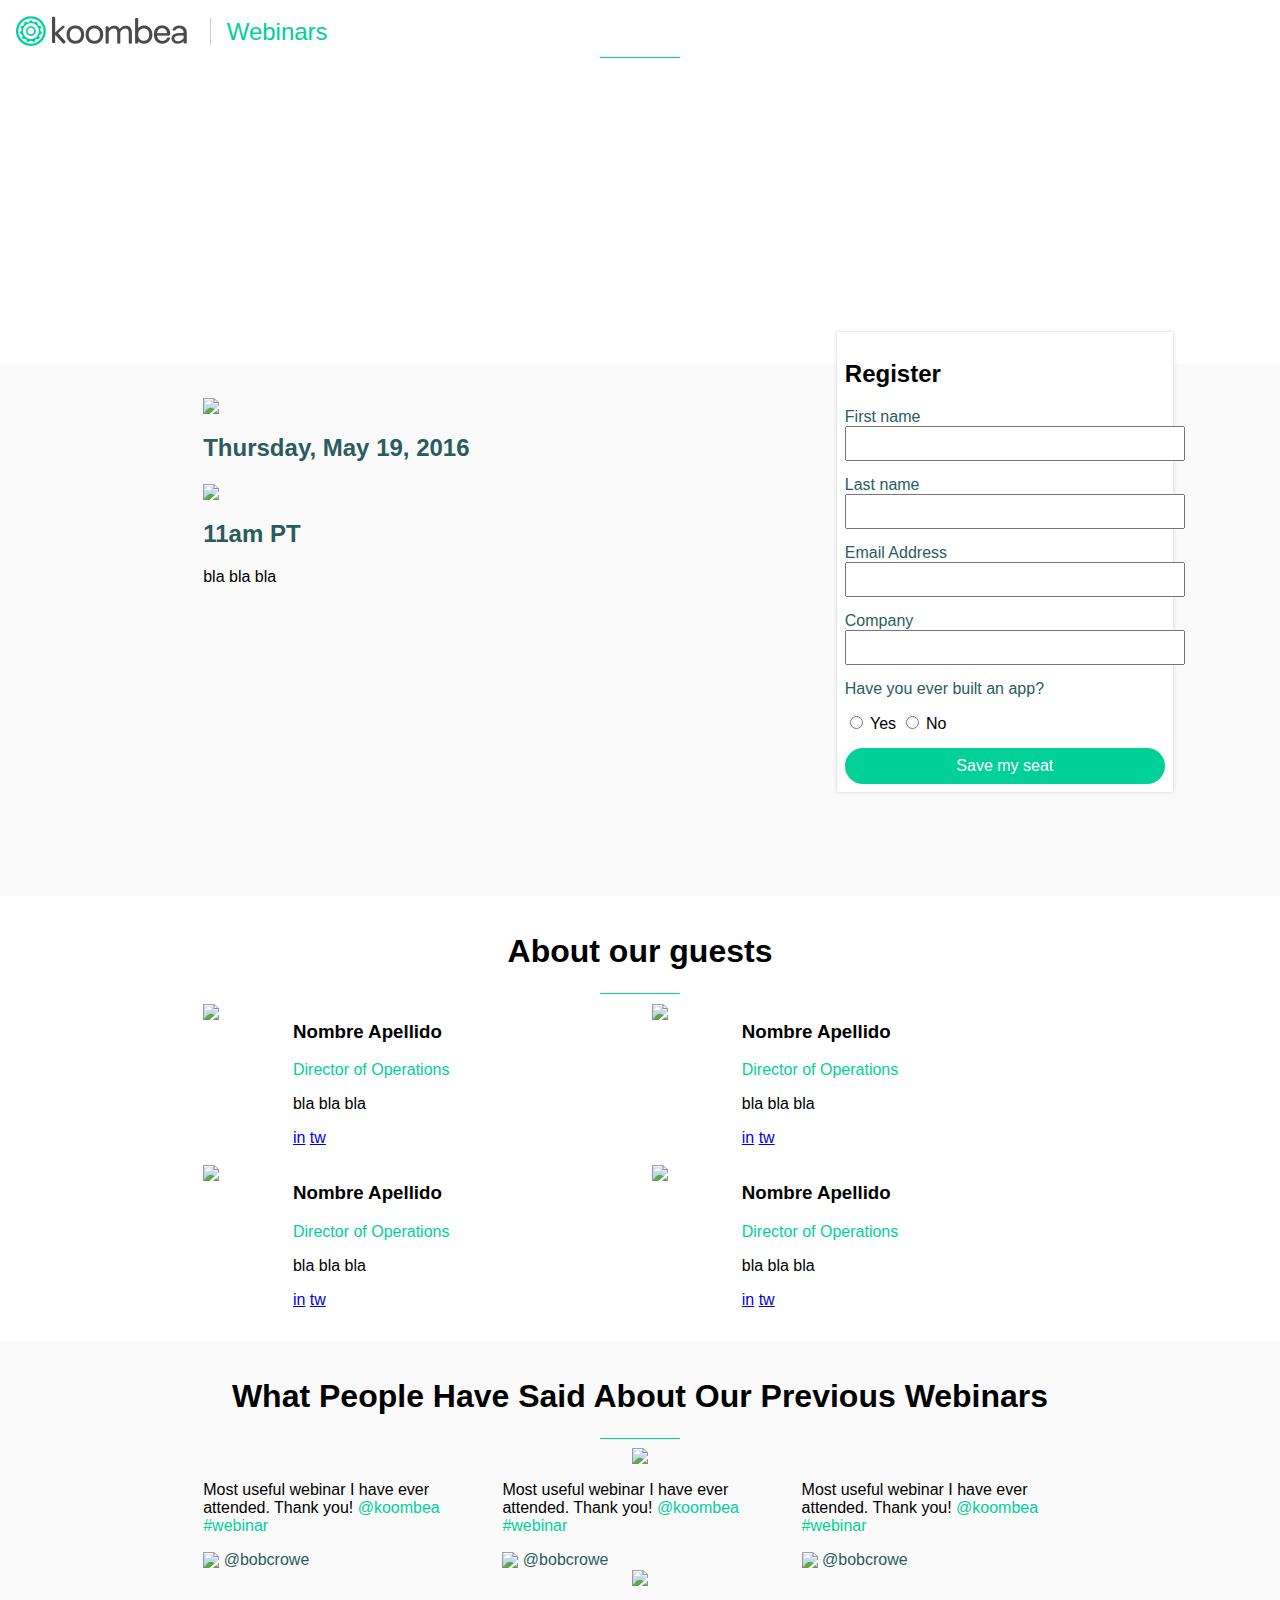
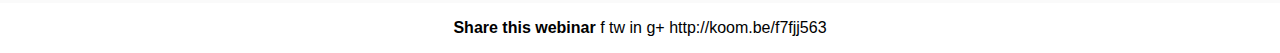
==== index.html @ 744271d0 "adding some styles" ====
<!DOCTYPE html>
<html>
  <head>
    <meta charset="utf-8">
    <title>Koombea webinars</title>
    <link href="css/csswizardry.css" rel="stylesheet">
    <link href="css/common.css" rel="stylesheet">
    <link href="css/header.css" rel="stylesheet">
    <link href="css/main.css" rel="stylesheet">
    <link href="css/footer.css" rel="stylesheet">
  </head>
  <body>
    <div class="main">
      <div class="content">
        <header class="main__header clearfix">
          <div class="pull-left">
            <img src="img/koombea.png" class="logo"/>
            <div class="vertical-separator"></div>
            <div class="primarytext inline">Webinars</div>
          </div>
          <div class="share-btn pull-right">
            <span>.-.</span>
            Share
            <span>y</span>
          </div>
        </header>
        <section class="intro">
          <div class="centerdiv">
            <div class="line-separator"></div>
            <h1>How agile can save development costs</h1>
            <p class="">
              bla bla bla bla
            </p>
          </div>
        </section>
        <section class="description even pad1">
          <h1 class="hidden">Webinar description</h1>
          <div class="centerdiv pos-r">
            <div class="grid align-left">
              <div class="description__main align-left grid__item one-half">
                <p>
                  <img src="img/cal.png"/>
                  <h2 class="field-title">Thursday, May 19, 2016</h2>
                </p>
                <p>
                  <img src="img/clock.png"/>
                  <h2 class="field-title">11am PT</h2>
                </p>
                <p>
                  bla bla bla
                </p>
              </div>
            </div>
            <div class="register align-left">
              <form action="index.html" method="post">
                <h2>Register</h2>
                <div class="m-t-s">
                  <label class="field-title">First name</label>
                  <input type="text" name="firstname" value="" class="full-width">
                </div>
                <div class="m-t-s">
                  <label class="field-title">Last name</label>
                  <input type="text" name="lastname" value="" class="full-width">
                </div>
                <div class="m-t-s">
                  <label class="field-title">Email Address</label>
                  <input type="text" name="email" value="" class="full-width">
                </div>
                <div class="m-t-s">
                  <label class="field-title">Company</label>
                  <input type="text" name="company" value="" class="full-width">
                </div>
                <div class="m-t-s">
                  <label class="field-title">Have you ever built an app?</label>
                </div>
                <div class="m-t-s">
                  <input type="radio" id="appyes" name="appbuilt">
                  <label for="appyes">Yes</label>
                  <input type="radio" id="appno" name="appbuilt">
                  <label for="appno">No</label>
                </div>
                <button type="button" class="btn btn-primary full-width m-t-s">Save my seat</button>
              </form>
            </div>
          </div>
        </section>
        <section class="about-guests pad1">
          <div class="centerdiv">
            <h1>About our guests</h1>
            <div class="line-separator"></div>
            <div class="grid align-left">
              <div class="grid__item one-half">
                <div class="grid">
                  <div class="grid__item one-fifth">
                    <img src="img/guest1.png" class="img-circle"/>
                  </div><!--
                  --><div class="grid__item four-fifths">
                    <p>
                      <h3>Nombre Apellido</h3>
                      <span class="primarytext">Director of Operations</span>
                    </p>
                    <p>
                      bla bla bla
                    </p>
                    <p>
                      <a href="#">in</a>
                      <a href="#">tw</a>
                    </p>
                  </div>
                </div>
              </div><!--
              --><div class="grid__item one-half">
                <div class="grid">
                  <div class="grid__item one-fifth">
                    <img src="img/guest1.png" class="img-circle"/>
                  </div><!--
                  --><div class="grid__item four-fifths">
                    <p>
                      <h3>Nombre Apellido</h3>
                      <span class="primarytext">Director of Operations</span>
                    </p>
                    <p>
                      bla bla bla
                    </p>
                    <p>
                      <a href="#">in</a>
                      <a href="#">tw</a>
                    </p>
                  </div>
                </div>
              </div>
            </div>
            <div class="grid align-left">
              <div class="grid__item one-half">
                <div class="grid">
                  <div class="grid__item one-fifth">
                    <img src="img/guest1.png" class="img-circle"/>
                  </div><!--
                  --><div class="grid__item four-fifths">
                    <p>
                      <h3>Nombre Apellido</h3>
                      <span class="primarytext">Director of Operations</span>
                    </p>
                    <p>
                      bla bla bla
                    </p>
                    <p>
                      <a href="#">in</a>
                      <a href="#">tw</a>
                    </p>
                  </div>
                </div>
              </div><!--
              --><div class="grid__item one-half">
                <div class="grid">
                  <div class="grid__item one-fifth">
                    <img src="img/guest1.png" class="img-circle"/>
                  </div><!--
                  --><div class="grid__item four-fifths">
                    <p>
                      <h3>Nombre Apellido</h3>
                      <span class="primarytext">Director of Operations</span>
                    </p>
                    <p>
                      bla bla bla
                    </p>
                    <p>
                      <a href="#">in</a>
                      <a href="#">tw</a>
                    </p>
                  </div>
                </div>
              </div>
            </div>
          </div>
        </section>
        <section class="about-webinars even pad1">
          <div class="centerdiv">
            <h1>What People Have Said About Our Previous Webinars</h1>
            <div class="line-separator"></div>
            <img src="img/quotes-up.png"/>
            <div class="grid align-left">
              <div class="grid__item one-third">
                <p>
                  Most useful webinar I have ever attended. Thank you! <span class="primarytext">@koombea #webinar</span>
                </p>
                <div class="">
                  <img src="img/user.png" class="img-circle"/>
                  <span class="field-title">@bobcrowe</span>
                </div>
              </div><!--
              --><div class="grid__item one-third">
                <p>
                  Most useful webinar I have ever attended. Thank you! <span class="primarytext">@koombea #webinar</span>
                </p>
                <div class="">
                  <img src="img/user.png" class="img-circle"/>
                  <span class="field-title">@bobcrowe</span>
                </div>
              </div><!--
              --><div class="grid__item one-third">
                <p>
                  Most useful webinar I have ever attended. Thank you! <span class="primarytext">@koombea #webinar</span>
                </p>
                <div class="">
                  <img src="img/user.png" class="img-circle"/>
                  <span class="field-title">@bobcrowe</span>
                </div>
              </div>
            </div>
            <img src="img/quotes-down.png"/>
          </div>
        </section>
        <section class="share pad1">
          <div class="share__main">
            <div class="centerdiv">
              <b>Share this webinar</b>
              <span>f</span>
              <span>tw</span>
              <span>in</span>
              <span>g+</span>
              <span>http://koom.be/f7fjj563</span>
            </div>
          </div>
        </section>
      </div>
    </div>
  </body>
</html>
---- css/csswizardry.css ----
@charset "UTF-8";
/*------------------------------------*\
    $CSSWIZARDRY-GRIDS
\*------------------------------------*/
/**
 * CONTENTS
 * INTRODUCTION.........How the grid system works.
 * VARIABLES............Your settings.
 * MIXINS...............Library mixins.
 * GRID SETUP...........Build the grid structure.
 * WIDTHS...............Build our responsive widths around our breakpoints.
 * PUSH.................Push classes.
 * PULL.................Pull classes.
 */
/*------------------------------------*\
    $INTRODUCTION
\*------------------------------------*/
/**
 * csswizardry grids provides you with widths to suit a number of breakpoints
 * designed around devices of a size you specify. Out of the box, csswizardry
 * grids caters to the following types of device:
 *
 * palm     --  palm-based devices, like phones and small tablets
 * lap      --  lap-based devices, like iPads or laptops
 * portable --  all of the above
 * desk     --  stationary devices, like desktop computers
 * regular  --  any/all types of device
 *
 * These namespaces are then used in the library to give you the ability to
 * manipulate your layouts based around them, for example:
 *
   <div class="grid__item  one-whole  lap--one-half  desk--one-third">
 *
 * This would give you a grid item which is 100% width unless it is on a lap
 * device, at which point it become 50% wide, or it is on a desktop device, at
 * which point it becomes 33.333% width.
 *
 * csswizardry grids also has push and pull classes which allow you to nudge
 * grid items left and right by a defined amount. These follow the same naming
 * convention as above, but are prepended by either `push--` or `pull--`, for
 * example:
 *
   `class="grid__item  one-half  push--one-half"`
 *
 * This would give you a grid item which is 50% width and pushed over to the
 * right by 50%.
 *
 * All classes in csswizardry grids follow this patten, so you should fairly
 * quickly be able to piece together any combinations you can imagine, for
 * example:
 *
   `class="grid__item  one-whole  lap--one-half  desk--one-third  push--desk--one-third"`
 *
   `class="grid__item  one-quarter  palm--one-half  push--palm--one-half"`
 *
   `class="grid__item  palm--one-third  desk--five-twelfths"`
 */
/*------------------------------------*\
    $VARIABLES
\*------------------------------------*/
/**
 * If you are building a non-responsive site but would still like to use
 * csswizardry-grids, set this to ‘false’:
 */
/**
 * Is this build mobile first? Setting to ‘true’ means that all grids will be
 * 100% width if you do not apply a more specific class to them.
 */
/**
 * Set the spacing between your grid items.
 */
/**
 * Would you like Sass’ silent classes, or regular CSS classes?
 */
/**
 * Would you like push and pull classes enabled?
 */
/**
 * Using `inline-block` means that the grid items need their whitespace removing
 * in order for them to work correctly. Set the following to true if you are
 * going to achieve this by manually removing/commenting out any whitespace in
 * your HTML yourself.
 *
 * Setting this to false invokes a hack which cannot always be guaranteed,
 * please see the following for more detail:
 *
 * github.com/csswizardry/csswizardry-grids/commit/744d4b23c9d2b77d605b5991e54a397df72e0688
 * github.com/csswizardry/inuit.css/issues/170#issuecomment-14859371
 */
/**
 * Define your breakpoints. The first value is the prefix that shall be used for
 * your classes (e.g. `.palm--one-half`), the second value is the media query
 * that the breakpoint fires at.
 */
/**
 * Define which namespaced breakpoints you would like to generate for each of
 * widths, push and pull. This is handy if you only need pull on, say, desk, or
 * you only need a new width breakpoint at mobile sizes. It allows you to only
 * compile as much CSS as you need. All are turned on by default, but you can
 * add and remove breakpoints at will.
 *
 * Push and pull shall only be used if `$push` and/or `$pull` and `$responsive`
 * have been set to ‘true’.
 */
/**
 * You do not need to edit anything from this line onward; csswizardry-grids is
 * good to go. Happy griddin’!
 */
/*------------------------------------*\
    $MIXINS
\*------------------------------------*/
/**
 * These mixins are for the library to use only, you should not need to modify
 * them at all.
 *
 * Enclose a block of code with a media query as named in `$breakpoints`.
 */
/**
 * Drop relative positioning into silent classes which can’t take advantage of
 * the `[class*="push--"]` and `[class*="pull--"]` selectors.
 */
/*------------------------------------*\
    $GRID SETUP
\*------------------------------------*/
/**
 * 1. Allow the grid system to be used on lists.
 * 2. Remove any margins and paddings that might affect the grid system.
 * 3. Apply a negative `margin-left` to negate the columns’ gutters.
 */
.grid {
  list-style: none;
  /* [1] */
  margin: 0;
  /* [2] */
  padding: 0;
  /* [2] */
  margin-left: -24px;
  /* [3] */
}

/**
 * 1. Cause columns to stack side-by-side.
 * 2. Space columns apart.
 * 3. Align columns to the tops of each other.
 * 4. Full-width unless told to behave otherwise.
 * 5. Required to combine fluid widths and fixed gutters.
 */
.grid__item {
  display: inline-block;
  /* [1] */
  padding-left: 24px;
  /* [2] */
  vertical-align: top;
  /* [3] */
  width: 100%;
  /* [4] */
  -webkit-box-sizing: border-box;
  /* [5] */
  -moz-box-sizing: border-box;
  /* [5] */
  box-sizing: border-box;
  /* [5] */
}

/**
 * Reversed grids allow you to structure your source in the opposite order to
 * how your rendered layout will appear. Extends `.grid`.
 */
.grid--rev {
  direction: rtl;
  text-align: left;
}
.grid--rev > .grid__item {
  direction: ltr;
  text-align: left;
}

/**
 * Gutterless grids have all the properties of regular grids, minus any spacing.
 * Extends `.grid`.
 */
.grid--full {
  margin-left: 0;
}
.grid--full > .grid__item {
  padding-left: 0;
}

/**
 * Align the entire grid to the right. Extends `.grid`.
 */
.grid--right {
  text-align: right;
}
.grid--right > .grid__item {
  text-align: left;
}

/**
 * Centered grids align grid items centrally without needing to use push or pull
 * classes. Extends `.grid`.
 */
.grid--center {
  text-align: center;
}
.grid--center > .grid__item {
  text-align: left;
}

/**
 * Align grid cells vertically (`.grid--middle` or `.grid--bottom`). Extends
 * `.grid`.
 */
.grid--middle > .grid__item {
  vertical-align: middle;
}

.grid--bottom > .grid__item {
  vertical-align: bottom;
}

/**
 * Create grids with narrower gutters. Extends `.grid`.
 */
.grid--narrow {
  margin-left: -12px;
}
.grid--narrow > .grid__item {
  padding-left: 12px;
}

/**
 * Create grids with wider gutters. Extends `.grid`.
 */
.grid--wide {
  margin-left: -48px;
}
.grid--wide > .grid__item {
  padding-left: 48px;
}

/*------------------------------------*\
    $WIDTHS
\*------------------------------------*/
/**
 * Create our width classes, prefixed by the specified namespace.
 */
/**
 * Our regular, non-responsive width classes.
 */
/**
 * Whole
 */
.one-whole {
  width: 100%;
}

/**
 * Halves
 */
.one-half, .two-quarters, .three-sixths, .four-eighths, .five-tenths, .six-twelfths {
  width: 50%;
}

/**
 * Thirds
 */
.one-third, .two-sixths, .four-twelfths {
  width: 33.333%;
}

.two-thirds, .four-sixths, .eight-twelfths {
  width: 66.666%;
}

/**
 * Quarters
 */
.one-quarter, .two-eighths, .three-twelfths {
  width: 25%;
}

.three-quarters, .six-eighths, .nine-twelfths {
  width: 75%;
}

/**
 * Fifths
 */
.one-fifth, .two-tenths {
  width: 20%;
}

.two-fifths, .four-tenths {
  width: 40%;
}

.three-fifths, .six-tenths {
  width: 60%;
}

.four-fifths, .eight-tenths {
  width: 80%;
}

/**
 * Sixths
 */
.one-sixth, .two-twelfths {
  width: 16.666%;
}

.five-sixths, .ten-twelfths {
  width: 83.333%;
}

/**
 * Eighths
 */
.one-eighth {
  width: 12.5%;
}

.three-eighths {
  width: 37.5%;
}

.five-eighths {
  width: 62.5%;
}

.seven-eighths {
  width: 87.5%;
}

/**
 * Tenths
 */
.one-tenth {
  width: 10%;
}

.three-tenths {
  width: 30%;
}

.seven-tenths {
  width: 70%;
}

.nine-tenths {
  width: 90%;
}

/**
 * Twelfths
 */
.one-twelfth {
  width: 8.333%;
}

.five-twelfths {
  width: 41.666%;
}

.seven-twelfths {
  width: 58.333%;
}

.eleven-twelfths {
  width: 91.666%;
}

/**
 * Our responsive classes, if we have enabled them.
 */
@media only screen and (max-width: 480px) {
  /**
   * Whole
   */
  .palm--one-whole {
    width: 100%;
  }

  /**
   * Halves
   */
  .palm--one-half, .palm--two-quarters, .palm--three-sixths, .palm--four-eighths, .palm--five-tenths, .palm--six-twelfths {
    width: 50%;
  }

  /**
   * Thirds
   */
  .palm--one-third, .palm--two-sixths, .palm--four-twelfths {
    width: 33.333%;
  }

  .palm--two-thirds, .palm--four-sixths, .palm--eight-twelfths {
    width: 66.666%;
  }

  /**
   * Quarters
   */
  .palm--one-quarter, .palm--two-eighths, .palm--three-twelfths {
    width: 25%;
  }

  .palm--three-quarters, .palm--six-eighths, .palm--nine-twelfths {
    width: 75%;
  }

  /**
   * Fifths
   */
  .palm--one-fifth, .palm--two-tenths {
    width: 20%;
  }

  .palm--two-fifths, .palm--four-tenths {
    width: 40%;
  }

  .palm--three-fifths, .palm--six-tenths {
    width: 60%;
  }

  .palm--four-fifths, .palm--eight-tenths {
    width: 80%;
  }

  /**
   * Sixths
   */
  .palm--one-sixth, .palm--two-twelfths {
    width: 16.666%;
  }

  .palm--five-sixths, .palm--ten-twelfths {
    width: 83.333%;
  }

  /**
   * Eighths
   */
  .palm--one-eighth {
    width: 12.5%;
  }

  .palm--three-eighths {
    width: 37.5%;
  }

  .palm--five-eighths {
    width: 62.5%;
  }

  .palm--seven-eighths {
    width: 87.5%;
  }

  /**
   * Tenths
   */
  .palm--one-tenth {
    width: 10%;
  }

  .palm--three-tenths {
    width: 30%;
  }

  .palm--seven-tenths {
    width: 70%;
  }

  .palm--nine-tenths {
    width: 90%;
  }

  /**
   * Twelfths
   */
  .palm--one-twelfth {
    width: 8.333%;
  }

  .palm--five-twelfths {
    width: 41.666%;
  }

  .palm--seven-twelfths {
    width: 58.333%;
  }

  .palm--eleven-twelfths {
    width: 91.666%;
  }
}
@media only screen and (min-width: 481px) and (max-width: 1023px) {
  /**
   * Whole
   */
  .lap--one-whole {
    width: 100%;
  }

  /**
   * Halves
   */
  .lap--one-half, .lap--two-quarters, .lap--three-sixths, .lap--four-eighths, .lap--five-tenths, .lap--six-twelfths {
    width: 50%;
  }

  /**
   * Thirds
   */
  .lap--one-third, .lap--two-sixths, .lap--four-twelfths {
    width: 33.333%;
  }

  .lap--two-thirds, .lap--four-sixths, .lap--eight-twelfths {
    width: 66.666%;
  }

  /**
   * Quarters
   */
  .lap--one-quarter, .lap--two-eighths, .lap--three-twelfths {
    width: 25%;
  }

  .lap--three-quarters, .lap--six-eighths, .lap--nine-twelfths {
    width: 75%;
  }

  /**
   * Fifths
   */
  .lap--one-fifth, .lap--two-tenths {
    width: 20%;
  }

  .lap--two-fifths, .lap--four-tenths {
    width: 40%;
  }

  .lap--three-fifths, .lap--six-tenths {
    width: 60%;
  }

  .lap--four-fifths, .lap--eight-tenths {
    width: 80%;
  }

  /**
   * Sixths
   */
  .lap--one-sixth, .lap--two-twelfths {
    width: 16.666%;
  }

  .lap--five-sixths, .lap--ten-twelfths {
    width: 83.333%;
  }

  /**
   * Eighths
   */
  .lap--one-eighth {
    width: 12.5%;
  }

  .lap--three-eighths {
    width: 37.5%;
  }

  .lap--five-eighths {
    width: 62.5%;
  }

  .lap--seven-eighths {
    width: 87.5%;
  }

  /**
   * Tenths
   */
  .lap--one-tenth {
    width: 10%;
  }

  .lap--three-tenths {
    width: 30%;
  }

  .lap--seven-tenths {
    width: 70%;
  }

  .lap--nine-tenths {
    width: 90%;
  }

  /**
   * Twelfths
   */
  .lap--one-twelfth {
    width: 8.333%;
  }

  .lap--five-twelfths {
    width: 41.666%;
  }

  .lap--seven-twelfths {
    width: 58.333%;
  }

  .lap--eleven-twelfths {
    width: 91.666%;
  }
}
@media only screen and (max-width: 1023px) {
  /**
   * Whole
   */
  .portable--one-whole {
    width: 100%;
  }

  /**
   * Halves
   */
  .portable--one-half, .portable--two-quarters, .portable--three-sixths, .portable--four-eighths, .portable--five-tenths, .portable--six-twelfths {
    width: 50%;
  }

  /**
   * Thirds
   */
  .portable--one-third, .portable--two-sixths, .portable--four-twelfths {
    width: 33.333%;
  }

  .portable--two-thirds, .portable--four-sixths, .portable--eight-twelfths {
    width: 66.666%;
  }

  /**
   * Quarters
   */
  .portable--one-quarter, .portable--two-eighths, .portable--three-twelfths {
    width: 25%;
  }

  .portable--three-quarters, .portable--six-eighths, .portable--nine-twelfths {
    width: 75%;
  }

  /**
   * Fifths
   */
  .portable--one-fifth, .portable--two-tenths {
    width: 20%;
  }

  .portable--two-fifths, .portable--four-tenths {
    width: 40%;
  }

  .portable--three-fifths, .portable--six-tenths {
    width: 60%;
  }

  .portable--four-fifths, .portable--eight-tenths {
    width: 80%;
  }

  /**
   * Sixths
   */
  .portable--one-sixth, .portable--two-twelfths {
    width: 16.666%;
  }

  .portable--five-sixths, .portable--ten-twelfths {
    width: 83.333%;
  }

  /**
   * Eighths
   */
  .portable--one-eighth {
    width: 12.5%;
  }

  .portable--three-eighths {
    width: 37.5%;
  }

  .portable--five-eighths {
    width: 62.5%;
  }

  .portable--seven-eighths {
    width: 87.5%;
  }

  /**
   * Tenths
   */
  .portable--one-tenth {
    width: 10%;
  }

  .portable--three-tenths {
    width: 30%;
  }

  .portable--seven-tenths {
    width: 70%;
  }

  .portable--nine-tenths {
    width: 90%;
  }

  /**
   * Twelfths
   */
  .portable--one-twelfth {
    width: 8.333%;
  }

  .portable--five-twelfths {
    width: 41.666%;
  }

  .portable--seven-twelfths {
    width: 58.333%;
  }

  .portable--eleven-twelfths {
    width: 91.666%;
  }
}
@media only screen and (min-width: 1024px) {
  /**
   * Whole
   */
  .desk--one-whole {
    width: 100%;
  }

  /**
   * Halves
   */
  .desk--one-half, .desk--two-quarters, .desk--three-sixths, .desk--four-eighths, .desk--five-tenths, .desk--six-twelfths {
    width: 50%;
  }

  /**
   * Thirds
   */
  .desk--one-third, .desk--two-sixths, .desk--four-twelfths {
    width: 33.333%;
  }

  .desk--two-thirds, .desk--four-sixths, .desk--eight-twelfths {
    width: 66.666%;
  }

  /**
   * Quarters
   */
  .desk--one-quarter, .desk--two-eighths, .desk--three-twelfths {
    width: 25%;
  }

  .desk--three-quarters, .desk--six-eighths, .desk--nine-twelfths {
    width: 75%;
  }

  /**
   * Fifths
   */
  .desk--one-fifth, .desk--two-tenths {
    width: 20%;
  }

  .desk--two-fifths, .desk--four-tenths {
    width: 40%;
  }

  .desk--three-fifths, .desk--six-tenths {
    width: 60%;
  }

  .desk--four-fifths, .desk--eight-tenths {
    width: 80%;
  }

  /**
   * Sixths
   */
  .desk--one-sixth, .desk--two-twelfths {
    width: 16.666%;
  }

  .desk--five-sixths, .desk--ten-twelfths {
    width: 83.333%;
  }

  /**
   * Eighths
   */
  .desk--one-eighth {
    width: 12.5%;
  }

  .desk--three-eighths {
    width: 37.5%;
  }

  .desk--five-eighths {
    width: 62.5%;
  }

  .desk--seven-eighths {
    width: 87.5%;
  }

  /**
   * Tenths
   */
  .desk--one-tenth {
    width: 10%;
  }

  .desk--three-tenths {
    width: 30%;
  }

  .desk--seven-tenths {
    width: 70%;
  }

  .desk--nine-tenths {
    width: 90%;
  }

  /**
   * Twelfths
   */
  .desk--one-twelfth {
    width: 8.333%;
  }

  .desk--five-twelfths {
    width: 41.666%;
  }

  .desk--seven-twelfths {
    width: 58.333%;
  }

  .desk--eleven-twelfths {
    width: 91.666%;
  }
}
/*------------------------------------*\
    $PUSH
\*------------------------------------*/
/**
 * Push classes, to move grid items over to the right by certain amounts.
 */
/*------------------------------------*\
    $PULL
\*------------------------------------*/
/**
 * Pull classes, to move grid items back to the left by certain amounts.
 */

/*# sourceMappingURL=csswizardry.css.map */
---- css/common.css ----
/* Estilos aplicables en varios lugares */
.p-l-s{padding-left: 15px;}
.p-r-s{padding-right: 15px;}
.p-t-s{padding-top: 15px;}
.p-b-s{padding-bottom: 15px;}
.m-t-s{margin-top: 15px;}
.m-b-s{margin-bottom: 15px;}
.p-l-m{padding-left: 30px;}
.p-r-m{padding-right: 30px;}
.p-t-m{padding-top: 30px;}
.p-b-m{padding-bottom: 30px;}
.m-t-m{margin-top: 30px;}
.m-b-m{margin-bottom: 30px;}
.pos-r{position: relative;}
.pos-a{position: absolute;}
.pad1{padding: 1rem;}
.full-width{width: 100%;}
.flex{display: flex;}
.flex-column{
  display: flex;
  flex-direction: column;
}
.align-left{text-align: left;}
.align-right{text-align: right;}
.align-center{text-align: center;}
.inline{display: inline;}
.hidden{display: none;}
.field-title{color: #2A5C5E;}
.primarytext{color: #01D099;}
.pull-left{float: left;}
.pull-right{float: right;}
.clearfix{clear: both;}
.line-separator{
  border-bottom: 1px solid #01D099;
  height:1px;
  margin: 0.5rem auto;
  width: 80px;
}
.vertical-separator{
  border-left:1px solid #CDCDCD;
  display: inline;
  margin: 0 1rem;
}
.centerdiv{
  padding: 0 6rem;
  text-align: center;
  margin: 0 auto;
  width: 70%;
}
.btn{
  border: 1px solid transparent;
  border-radius: 1.5rem;
  cursor: pointer;
  font-size: 1rem;
  padding: 0.5rem;
}
.btn-primary{
  background-color: #01D099;
  color: #FFFFFF;
}
---- css/header.css ----
.main__header{
  /*background: rgba(0,0,0,.5);*/
  color: #FFFFFF;
  font-size: 1.5rem;
  padding: 1rem;
}
.logo{vertical-align: bottom;}
---- css/main.css ----
*{font-family: 'Helvetica Neue',Helvetica,sans-serif;}
html,body {
   margin:0;
   padding:0;
}
body{font-size: 16px;}
img{
  display: inline-block;
  vertical-align: middle;
}
.even{background-color: #FAFAFA;}
.intro{
  background-image: url(img/bg-intro.png);
  /*background-color: rgba(0,0,0,.5);*/
  min-height: 300px;
  color: #FFFFFF;
  padding: 1rem;
}
.description{
  min-height: 500px;
}
.register{
  background-color: #FFFFFF;
  box-shadow: 0 0 0.25rem #CFCFCF;
  padding: 0.5rem;
  position: absolute;
  right: 0;
  top: -3rem;
  width: 20rem;
}
.register input{
  padding: 0.5rem;
}
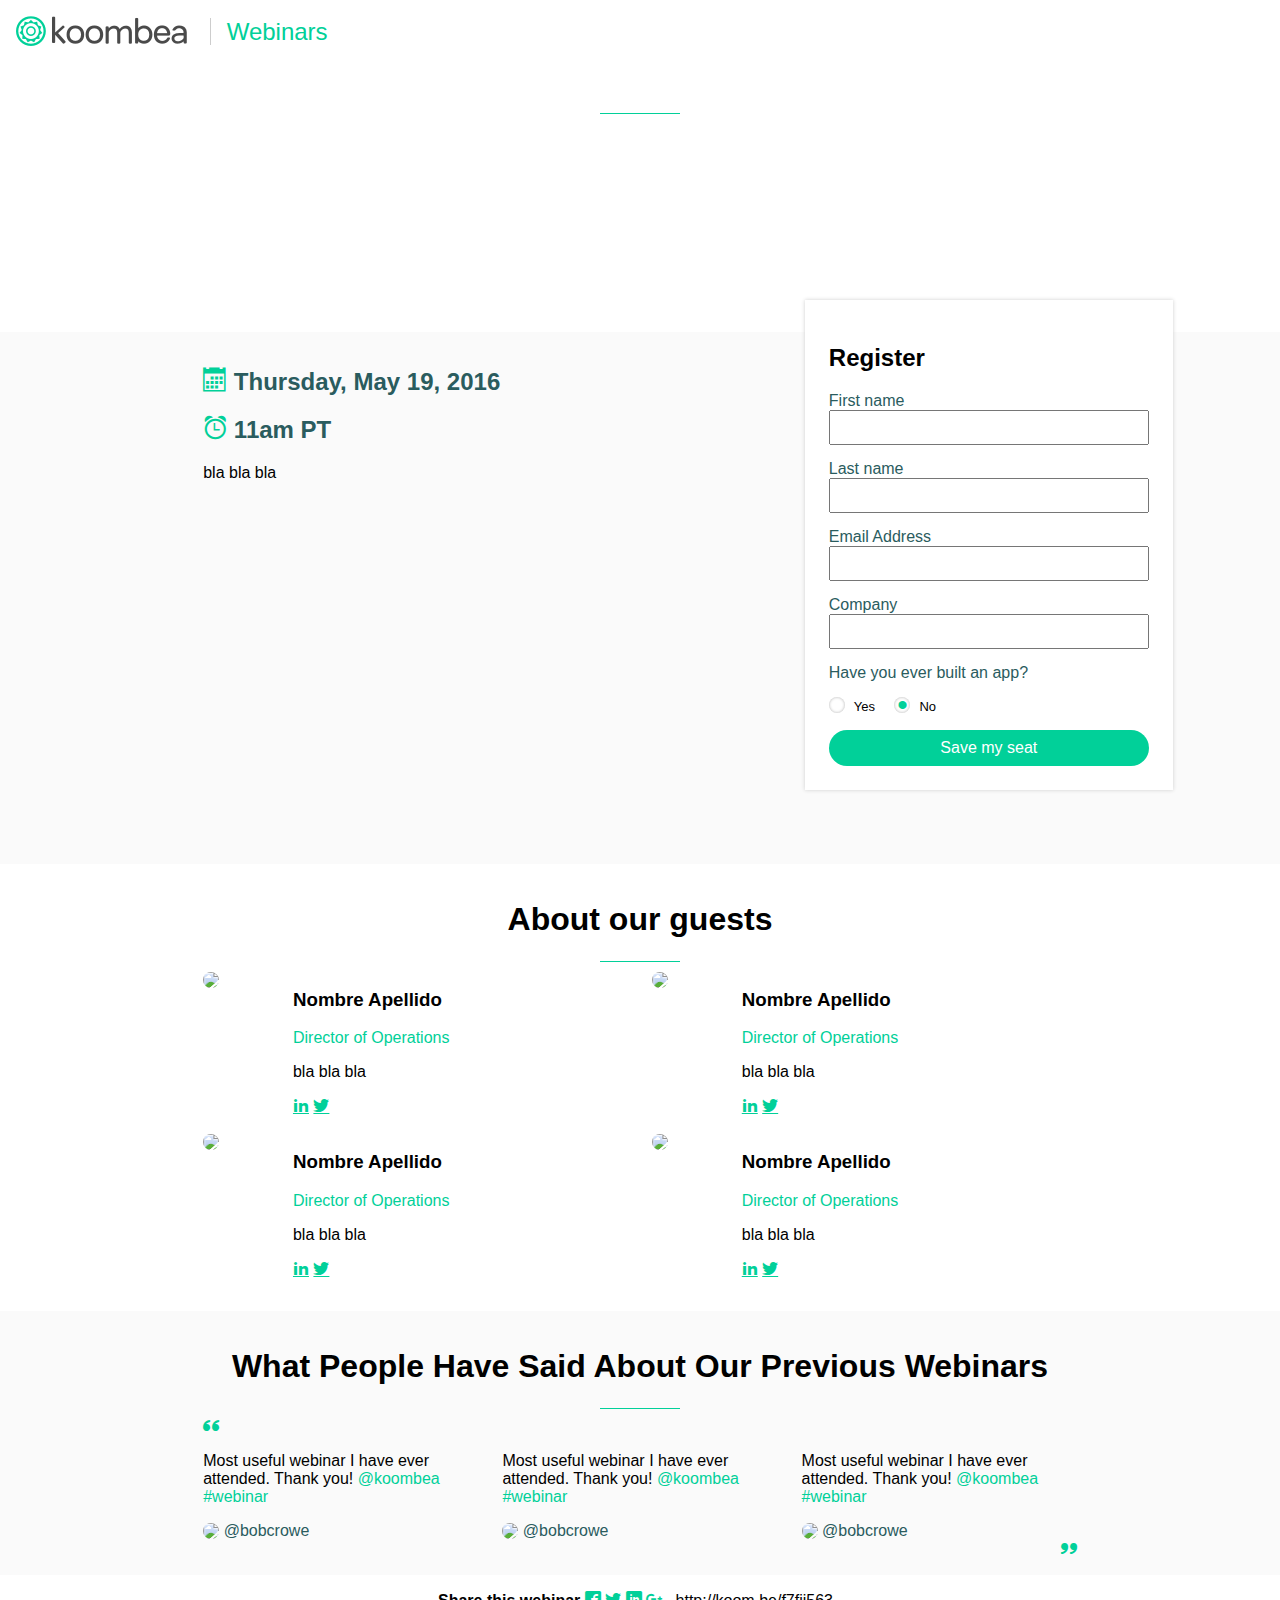
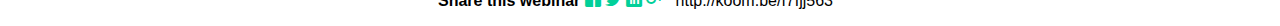
==== commit dc2ff8a5: "Some icons and styles" ====
--- a/index.html
+++ b/index.html
@@ -2,9 +2,11 @@
 <html>
   <head>
     <meta charset="utf-8">
+    <meta name="viewport" content="width=device-width, initial-scale=1">
     <title>Koombea webinars</title>
     <link href="css/csswizardry.css" rel="stylesheet">
     <link href="css/common.css" rel="stylesheet">
+    <link href="css/icomoon.css" rel="stylesheet">
     <link href="css/header.css" rel="stylesheet">
     <link href="css/main.css" rel="stylesheet">
     <link href="css/footer.css" rel="stylesheet">
@@ -12,20 +14,20 @@
   <body>
     <div class="main">
       <div class="content">
-        <header class="main__header clearfix">
+        <header class="main__header">
           <div class="pull-left">
             <img src="img/koombea.png" class="logo"/>
             <div class="vertical-separator"></div>
             <div class="primarytext inline">Webinars</div>
           </div>
-          <div class="share-btn pull-right">
-            <span>.-.</span>
+          <div class="btn share-btn pull-right">
+            <span class="icon-share2"></span>
             Share
-            <span>y</span>
+            <span class="icon-ctrl"></span>
           </div>
         </header>
-        <section class="intro">
-          <div class="centerdiv">
+        <section class="intro clearfix">
+          <div class="centerdiv intro__header">
             <div class="line-separator"></div>
             <h1>How agile can save development costs</h1>
             <p class="">
@@ -38,14 +40,14 @@
           <div class="centerdiv pos-r">
             <div class="grid align-left">
               <div class="description__main align-left grid__item one-half">
-                <p>
-                  <img src="img/cal.png"/>
-                  <h2 class="field-title">Thursday, May 19, 2016</h2>
-                </p>
-                <p>
-                  <img src="img/clock.png"/>
-                  <h2 class="field-title">11am PT</h2>
-                </p>
+                <h2 class="field-title">
+                  <span class="icon-calendar primarytext"></span>
+                  Thursday, May 19, 2016
+                </h2>
+                <h2 class="field-title">
+                  <span class="icon-alarm primarytext"></span>
+                  11am PT
+                </h2>
                 <p>
                   bla bla bla
                 </p>
@@ -73,11 +75,11 @@
                 <div class="m-t-s">
                   <label class="field-title">Have you ever built an app?</label>
                 </div>
-                <div class="m-t-s">
+                <div class="m-t-s radio">
                   <input type="radio" id="appyes" name="appbuilt">
-                  <label for="appyes">Yes</label>
-                  <input type="radio" id="appno" name="appbuilt">
-                  <label for="appno">No</label>
+                  <label for="appyes" class="ilabel">Yes</label>
+                  <input type="radio" id="appno" name="appbuilt" checked>
+                  <label for="appno" class="ilabel">No</label>
                 </div>
                 <button type="button" class="btn btn-primary full-width m-t-s">Save my seat</button>
               </form>
@@ -92,19 +94,19 @@
               <div class="grid__item one-half">
                 <div class="grid">
                   <div class="grid__item one-fifth">
-                    <img src="img/guest1.png" class="img-circle"/>
-                  </div><!--
-                  --><div class="grid__item four-fifths">
-                    <p>
-                      <h3>Nombre Apellido</h3>
-                      <span class="primarytext">Director of Operations</span>
-                    </p>
-                    <p>
-                      bla bla bla
-                    </p>
-                    <p>
-                      <a href="#">in</a>
-                      <a href="#">tw</a>
+                    <img src="http://placehold.it/80x80" class="img-circle"/>
+                  </div><!--
+                  --><div class="grid__item four-fifths">
+                    <p>
+                      <h3>Nombre Apellido</h3>
+                      <span class="primarytext">Director of Operations</span>
+                    </p>
+                    <p>
+                      bla bla bla
+                    </p>
+                    <p>
+                      <a href="#"><span class="icon-linkedin2"></span></a>
+                      <a href="#"><span class="icon-twitter"></span></a>
                     </p>
                   </div>
                 </div>
@@ -112,19 +114,19 @@
               --><div class="grid__item one-half">
                 <div class="grid">
                   <div class="grid__item one-fifth">
-                    <img src="img/guest1.png" class="img-circle"/>
-                  </div><!--
-                  --><div class="grid__item four-fifths">
-                    <p>
-                      <h3>Nombre Apellido</h3>
-                      <span class="primarytext">Director of Operations</span>
-                    </p>
-                    <p>
-                      bla bla bla
-                    </p>
-                    <p>
-                      <a href="#">in</a>
-                      <a href="#">tw</a>
+                    <img src="http://placehold.it/80x80" class="img-circle"/>
+                  </div><!--
+                  --><div class="grid__item four-fifths">
+                    <p>
+                      <h3>Nombre Apellido</h3>
+                      <span class="primarytext">Director of Operations</span>
+                    </p>
+                    <p>
+                      bla bla bla
+                    </p>
+                    <p>
+                      <a href="#"><span class="icon-linkedin2"></span></a>
+                      <a href="#"><span class="icon-twitter"></span></a>
                     </p>
                   </div>
                 </div>
@@ -134,19 +136,19 @@
               <div class="grid__item one-half">
                 <div class="grid">
                   <div class="grid__item one-fifth">
-                    <img src="img/guest1.png" class="img-circle"/>
-                  </div><!--
-                  --><div class="grid__item four-fifths">
-                    <p>
-                      <h3>Nombre Apellido</h3>
-                      <span class="primarytext">Director of Operations</span>
-                    </p>
-                    <p>
-                      bla bla bla
-                    </p>
-                    <p>
-                      <a href="#">in</a>
-                      <a href="#">tw</a>
+                    <img src="http://placehold.it/80x80" class="img-circle"/>
+                  </div><!--
+                  --><div class="grid__item four-fifths">
+                    <p>
+                      <h3>Nombre Apellido</h3>
+                      <span class="primarytext">Director of Operations</span>
+                    </p>
+                    <p>
+                      bla bla bla
+                    </p>
+                    <p>
+                      <a href="#"><span class="icon-linkedin2"></span></a>
+                      <a href="#"><span class="icon-twitter"></span></a>
                     </p>
                   </div>
                 </div>
@@ -154,19 +156,19 @@
               --><div class="grid__item one-half">
                 <div class="grid">
                   <div class="grid__item one-fifth">
-                    <img src="img/guest1.png" class="img-circle"/>
-                  </div><!--
-                  --><div class="grid__item four-fifths">
-                    <p>
-                      <h3>Nombre Apellido</h3>
-                      <span class="primarytext">Director of Operations</span>
-                    </p>
-                    <p>
-                      bla bla bla
-                    </p>
-                    <p>
-                      <a href="#">in</a>
-                      <a href="#">tw</a>
+                    <img src="http://placehold.it/80x80" class="img-circle"/>
+                  </div><!--
+                  --><div class="grid__item four-fifths">
+                    <p>
+                      <h3>Nombre Apellido</h3>
+                      <span class="primarytext">Director of Operations</span>
+                    </p>
+                    <p>
+                      bla bla bla
+                    </p>
+                    <p>
+                      <a href="#"><span class="icon-linkedin2"></span></a>
+                      <a href="#"><span class="icon-twitter"></span></a>
                     </p>
                   </div>
                 </div>
@@ -178,14 +180,16 @@
           <div class="centerdiv">
             <h1>What People Have Said About Our Previous Webinars</h1>
             <div class="line-separator"></div>
-            <img src="img/quotes-up.png"/>
+            <div class="align-left">
+              <span class="icon-quotes-left primarytext"></span>
+            </div>
             <div class="grid align-left">
               <div class="grid__item one-third">
                 <p>
                   Most useful webinar I have ever attended. Thank you! <span class="primarytext">@koombea #webinar</span>
                 </p>
                 <div class="">
-                  <img src="img/user.png" class="img-circle"/>
+                  <img src="http://placehold.it/40x40" class="img-circle"/>
                   <span class="field-title">@bobcrowe</span>
                 </div>
               </div><!--
@@ -194,7 +198,7 @@
                   Most useful webinar I have ever attended. Thank you! <span class="primarytext">@koombea #webinar</span>
                 </p>
                 <div class="">
-                  <img src="img/user.png" class="img-circle"/>
+                  <img src="http://placehold.it/40x40" class="img-circle"/>
                   <span class="field-title">@bobcrowe</span>
                 </div>
               </div><!--
@@ -203,23 +207,25 @@
                   Most useful webinar I have ever attended. Thank you! <span class="primarytext">@koombea #webinar</span>
                 </p>
                 <div class="">
-                  <img src="img/user.png" class="img-circle"/>
+                  <img src="http://placehold.it/40x40" class="img-circle"/>
                   <span class="field-title">@bobcrowe</span>
                 </div>
               </div>
             </div>
-            <img src="img/quotes-down.png"/>
+            <div class="align-right">
+              <span class="icon-quotes-right primarytext"></span>
+            </div>
           </div>
         </section>
         <section class="share pad1">
           <div class="share__main">
             <div class="centerdiv">
               <b>Share this webinar</b>
-              <span>f</span>
-              <span>tw</span>
-              <span>in</span>
-              <span>g+</span>
-              <span>http://koom.be/f7fjj563</span>
+              <span class="icon-facebook2 primarytext"></span>
+              <span class="icon-twitter primarytext"></span>
+              <span class="icon-linkedin primarytext"></span>
+              <span class="icon-google-plus primarytext"></span>
+              <span class="btn">http://koom.be/f7fjj563</span>
             </div>
           </div>
         </section>
--- a/css/common.css
+++ b/css/common.css
@@ -58,3 +58,11 @@
   background-color: #01D099;
   color: #FFFFFF;
 }
+.rotate-vertical{
+  -ms-transform: rotate(-180deg);
+  -moz-transform: rotate(-180deg);
+  -o-transform: rotate(-180deg);
+  -webkit-transform: rotate(-180deg);
+  transform: rotate(-180deg);
+}
+.img-circle{border-radius: 100%;}
--- a/css/icomoon.css
+++ b/css/icomoon.css
@@ -0,0 +1,204 @@
+@font-face {
+    font-family: 'icomoon';
+    src:    url('fonts/icomoon.eot?wnjruq');
+    src:    url('fonts/icomoon.eot?wnjruq#iefix') format('embedded-opentype'),
+        url('fonts/icomoon.ttf?wnjruq') format('truetype'),
+        url('fonts/icomoon.woff?wnjruq') format('woff'),
+        url('fonts/icomoon.svg?wnjruq#icomoon') format('svg');
+    font-weight: normal;
+    font-style: normal;
+}
+
+[class^="icon-"], [class*=" icon-"] {
+    /* use !important to prevent issues with browser extensions that change fonts */
+    font-family: 'icomoon' !important;
+    speak: none;
+    font-style: normal;
+    font-weight: normal;
+    font-variant: normal;
+    text-transform: none;
+    line-height: 1;
+
+    /* Better Font Rendering =========== */
+    -webkit-font-smoothing: antialiased;
+    -moz-osx-font-smoothing: grayscale;
+}
+
+.icon-home:before {
+    content: "\e900";
+}
+.icon-newspaper:before {
+    content: "\e901";
+}
+.icon-image:before {
+    content: "\e902";
+}
+.icon-headphones:before {
+    content: "\e903";
+}
+.icon-music:before {
+    content: "\e904";
+}
+.icon-connection:before {
+    content: "\e905";
+}
+.icon-file-text:before {
+    content: "\e906";
+}
+.icon-profile:before {
+    content: "\e907";
+}
+.icon-file-empty:before {
+    content: "\e908";
+}
+.icon-folder:before {
+    content: "\e909";
+}
+.icon-folder-open:before {
+    content: "\e90a";
+}
+.icon-cart:before {
+    content: "\e90b";
+}
+.icon-address-book:before {
+    content: "\e90c";
+}
+.icon-envelop:before {
+    content: "\e90d";
+}
+.icon-location:before {
+    content: "\e90e";
+}
+.icon-location2:before {
+    content: "\e90f";
+}
+.icon-calendar:before {
+    content: "\e910";
+}
+.icon-display:before {
+    content: "\e911";
+}
+.icon-laptop:before {
+    content: "\e912";
+}
+.icon-mobile:before {
+    content: "\e913";
+}
+.icon-mobile2:before {
+    content: "\e914";
+}
+.icon-tablet:before {
+    content: "\e915";
+}
+.icon-tv:before {
+    content: "\e916";
+}
+.icon-download:before {
+    content: "\e917";
+}
+.icon-upload:before {
+    content: "\e918";
+}
+.icon-undo:before {
+    content: "\e919";
+}
+.icon-redo:before {
+    content: "\e91a";
+}
+.icon-undo2:before {
+    content: "\e91b";
+}
+.icon-redo2:before {
+    content: "\e91c";
+}
+.icon-bubble:before {
+    content: "\e91d";
+}
+.icon-user:before {
+    content: "\e91e";
+}
+.icon-users:before {
+    content: "\e91f";
+}
+.icon-spinner2:before {
+    content: "\e920";
+}
+.icon-key:before {
+    content: "\e921";
+}
+.icon-lock:before {
+    content: "\e922";
+}
+.icon-unlocked:before {
+    content: "\e923";
+}
+.icon-equalizer2:before {
+    content: "\e924";
+}
+.icon-cog:before {
+    content: "\e925";
+}
+.icon-google-plus:before {
+    content: "\e926";
+}
+.icon-facebook:before {
+    content: "\e927";
+}
+.icon-facebook2:before {
+    content: "\e928";
+}
+.icon-instagram:before {
+    content: "\e929";
+}
+.icon-whatsapp:before {
+    content: "\e92a";
+}
+.icon-twitter:before {
+    content: "\e92b";
+}
+.icon-rss2:before {
+    content: "\e92c";
+}
+.icon-youtube:before {
+    content: "\e92d";
+}
+.icon-linkedin:before {
+    content: "\e92e";
+}
+.icon-linkedin2:before {
+    content: "\e92f";
+}
+.icon-clock:before {
+    content: "\e930";
+}
+.icon-clock2:before {
+    content: "\e931";
+}
+.icon-alarm:before {
+    content: "\e932";
+}
+.icon-quotes-left:before {
+    content: "\e939";
+}
+.icon-quotes-right:before {
+    content: "\e93a";
+}
+.icon-star-full:before {
+    content: "\e933";
+}
+.icon-heart:before {
+    content: "\e934";
+}
+.icon-cross:before {
+    content: "\e935";
+}
+.icon-checkmark:before {
+    content: "\e936";
+}
+.icon-ctrl:before {
+    content: "\e937";
+}
+.icon-share2:before {
+    content: "\e938";
+}
+
--- a/css/header.css
+++ b/css/header.css
@@ -1,7 +1,12 @@
 .main__header{
-  /*background: rgba(0,0,0,.5);*/
   color: #FFFFFF;
   font-size: 1.5rem;
   padding: 1rem;
+  position: absolute;
+  width: 97%;
 }
 .logo{vertical-align: bottom;}
+.share-btn{
+  background-color: transparent;
+  border: 1px solid;
+}
--- a/css/main.css
+++ b/css/main.css
@@ -1,16 +1,56 @@
 *{font-family: 'Helvetica Neue',Helvetica,sans-serif;}
 html,body {
-   margin:0;
-   padding:0;
+  height: 100%;
+  margin:0;
+  padding:0;
+  width: 100%;
 }
 body{font-size: 16px;}
 img{
   display: inline-block;
   vertical-align: middle;
 }
+input[type=text],
+input[type=password] {
+  box-sizing : border-box;
+}
+a{color: #01D099;}
+.ilabel{
+  display: inline-block;
+  cursor: pointer;
+  position: relative;
+  padding-left: 25px;
+  margin-right: 15px;
+  font-size: 13px;
+}
+.ilabel:before {
+  content: "";
+  display: inline-block;
+  width: 16px;
+  height: 16px;
+  margin-right: 10px;
+  position: absolute;
+  left: 0;
+  bottom: 1px;
+  background-color: #FFFFFF;
+  box-shadow: inset 0px 0px 3px 0px rgba(0, 0, 0, .3), 0px 1px 0px 0px rgba(255, 255, 255, .8);
+}
+input[type=radio] {
+  display: none;
+}
+.radio label:before {
+  border-radius: 8px;
+}
+input[type=radio]:checked + .ilabel:before {
+  content: "\2022";
+  color: #01D099;
+  font-size: 30px;
+  text-align: center;
+  line-height: 1.03rem;
+}
 .even{background-color: #FAFAFA;}
 .intro{
-  background-image: url(img/bg-intro.png);
+  background-image: url(http://placehold.it/300x500);
   /*background-color: rgba(0,0,0,.5);*/
   min-height: 300px;
   color: #FFFFFF;
@@ -22,7 +62,7 @@
 .register{
   background-color: #FFFFFF;
   box-shadow: 0 0 0.25rem #CFCFCF;
-  padding: 0.5rem;
+  padding: 1.5rem;
   position: absolute;
   right: 0;
   top: -3rem;
@@ -31,3 +71,4 @@
 .register input{
   padding: 0.5rem;
 }
+.intro__header{margin-top: 6rem;}
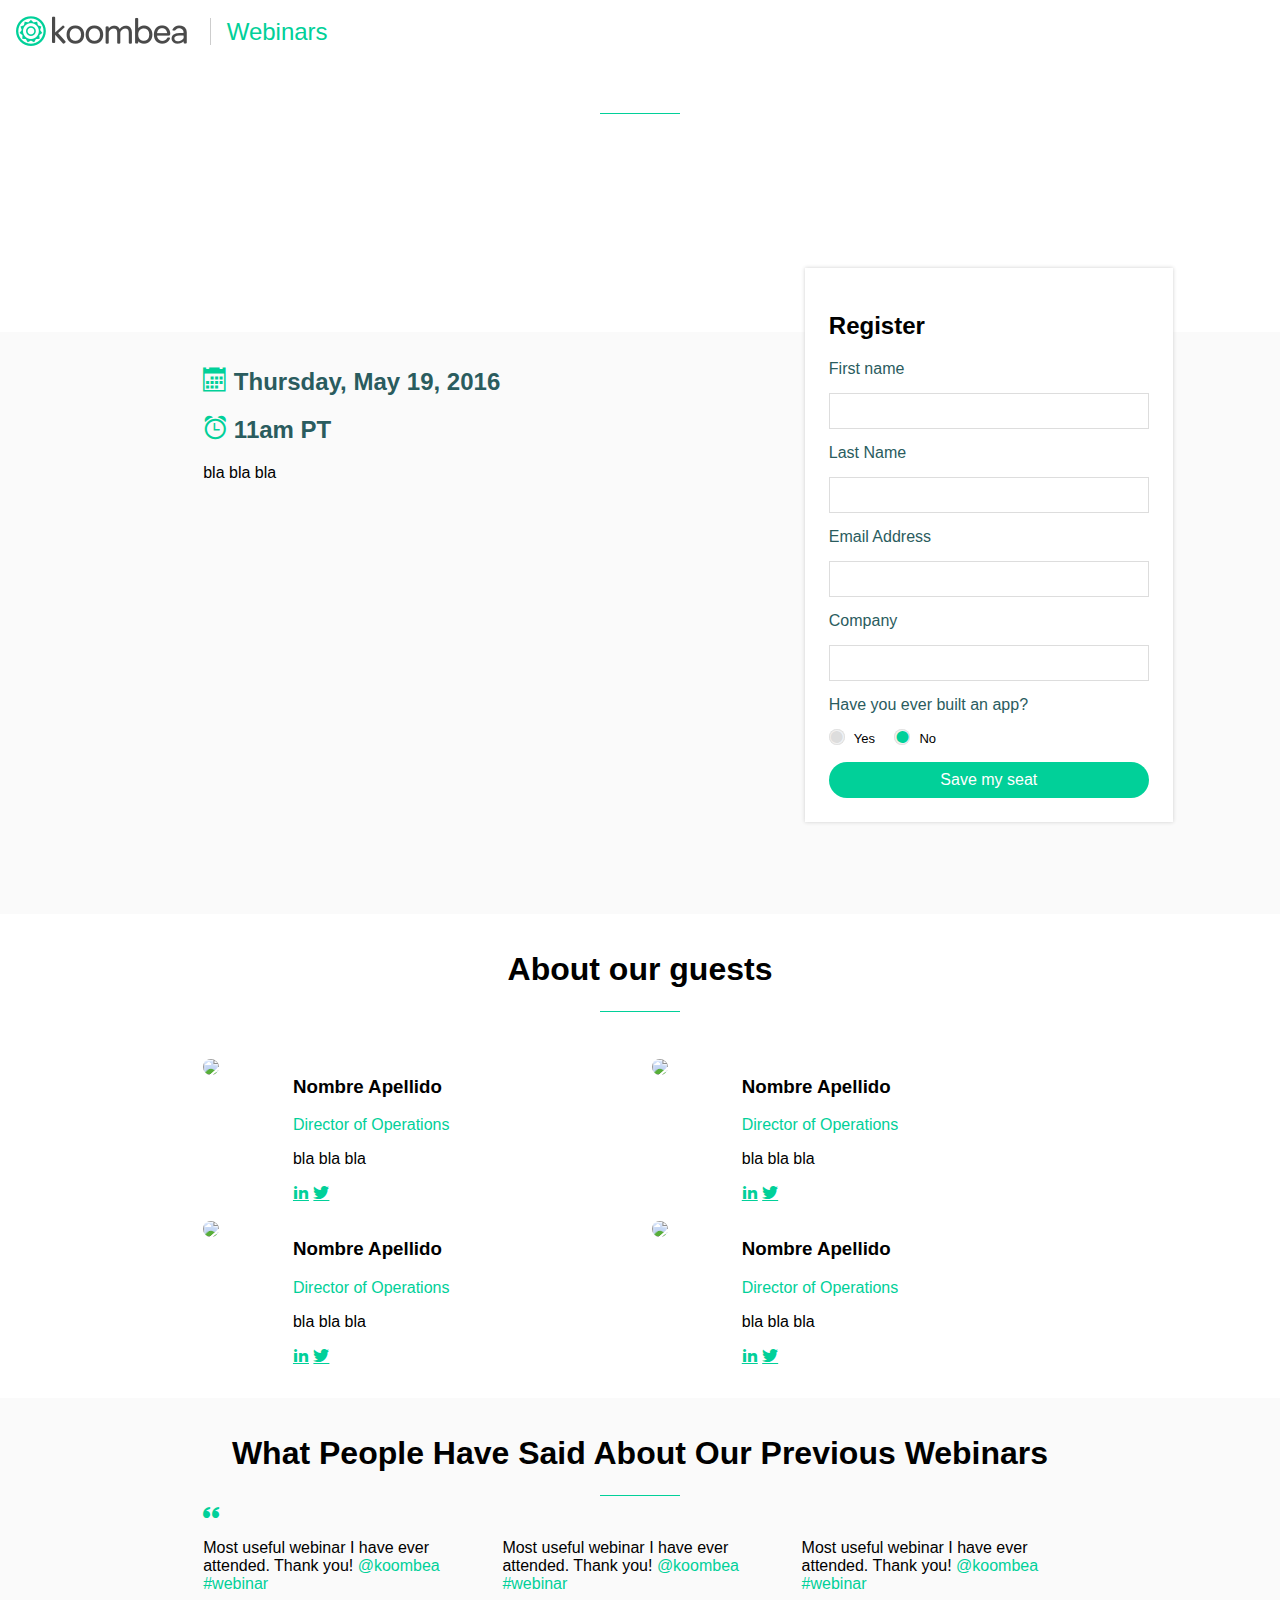
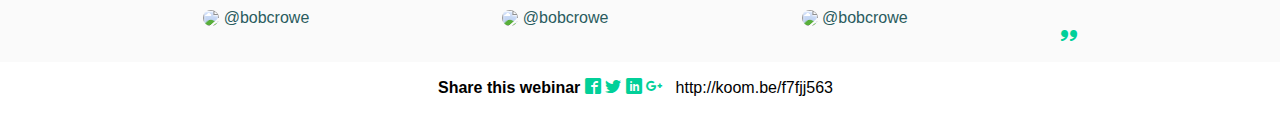
==== commit 5bbee798: "visual improvements" ====
--- a/index.html
+++ b/index.html
@@ -58,19 +58,19 @@
                 <h2>Register</h2>
                 <div class="m-t-s">
                   <label class="field-title">First name</label>
-                  <input type="text" name="firstname" value="" class="full-width">
-                </div>
-                <div class="m-t-s">
-                  <label class="field-title">Last name</label>
-                  <input type="text" name="lastname" value="" class="full-width">
+                  <input type="text" name="firstname" value="" class="full-width m-t-s">
+                </div>
+                <div class="m-t-s">
+                  <label class="field-title">Last Name</label>
+                  <input type="text" name="lastname" value="" class="full-width m-t-s">
                 </div>
                 <div class="m-t-s">
                   <label class="field-title">Email Address</label>
-                  <input type="text" name="email" value="" class="full-width">
+                  <input type="text" name="email" value="" class="full-width m-t-s">
                 </div>
                 <div class="m-t-s">
                   <label class="field-title">Company</label>
-                  <input type="text" name="company" value="" class="full-width">
+                  <input type="text" name="company" value="" class="full-width m-t-s">
                 </div>
                 <div class="m-t-s">
                   <label class="field-title">Have you ever built an app?</label>
@@ -90,7 +90,7 @@
           <div class="centerdiv">
             <h1>About our guests</h1>
             <div class="line-separator"></div>
-            <div class="grid align-left">
+            <div class="grid align-left m-t-l">
               <div class="grid__item one-half">
                 <div class="grid">
                   <div class="grid__item one-fifth">
--- a/css/common.css
+++ b/css/common.css
@@ -11,6 +11,8 @@
 .p-b-m{padding-bottom: 30px;}
 .m-t-m{margin-top: 30px;}
 .m-b-m{margin-bottom: 30px;}
+.m-t-l{margin-top: 45px;}
+.m-b-l{margin-bottom: 45px;}
 .pos-r{position: relative;}
 .pos-a{position: absolute;}
 .pad1{padding: 1rem;}
@@ -66,3 +68,4 @@
   transform: rotate(-180deg);
 }
 .img-circle{border-radius: 100%;}
+.even{background-color: #FAFAFA;}
--- a/css/main.css
+++ b/css/main.css
@@ -12,7 +12,9 @@
 }
 input[type=text],
 input[type=password] {
-  box-sizing : border-box;
+  box-sizing: border-box;
+  outline: none;
+  border: 1px solid #DDDDDD;
 }
 a{color: #01D099;}
 .ilabel{
@@ -24,51 +26,57 @@
   font-size: 13px;
 }
 .ilabel:before {
+  background-color: #FFFFFF;
+  bottom: 1px;
+  box-shadow: inset 0px 0px 3px 0px rgba(0, 0, 0, .3), 0px 1px 0px 0px rgba(255, 255, 255, .8);
   content: "";
   display: inline-block;
-  width: 16px;
   height: 16px;
+  left: 0;
   margin-right: 10px;
   position: absolute;
-  left: 0;
-  bottom: 1px;
-  background-color: #FFFFFF;
-  box-shadow: inset 0px 0px 3px 0px rgba(0, 0, 0, .3), 0px 1px 0px 0px rgba(255, 255, 255, .8);
+  width: 16px;
 }
-input[type=radio] {
-  display: none;
-}
+input[type=radio] {display: none;}
 .radio label:before {
   border-radius: 8px;
+}
+input[type=radio] + .ilabel:before {
+  content: "\2022";
+  color: #DDDDDD;
+  font-size: 44px;
+  text-align: center;
+  line-height: 1.03rem;
 }
 input[type=radio]:checked + .ilabel:before {
   content: "\2022";
   color: #01D099;
-  font-size: 30px;
+  font-size: 44px;
   text-align: center;
   line-height: 1.03rem;
 }
-.even{background-color: #FAFAFA;}
 .intro{
   background-image: url(http://placehold.it/300x500);
-  /*background-color: rgba(0,0,0,.5);*/
   min-height: 300px;
   color: #FFFFFF;
   padding: 1rem;
 }
-.description{
-  min-height: 500px;
-}
+.description{min-height: 550px;}
 .register{
   background-color: #FFFFFF;
   box-shadow: 0 0 0.25rem #CFCFCF;
   padding: 1.5rem;
   position: absolute;
   right: 0;
-  top: -3rem;
+  top: -5rem;
   width: 20rem;
 }
 .register input{
+  font-size: 16px;
   padding: 0.5rem;
 }
+.register input:focus{
+  border: 1px solid #01D099;
+  box-shadow: 0 0 5px #01D099;
+}
 .intro__header{margin-top: 6rem;}
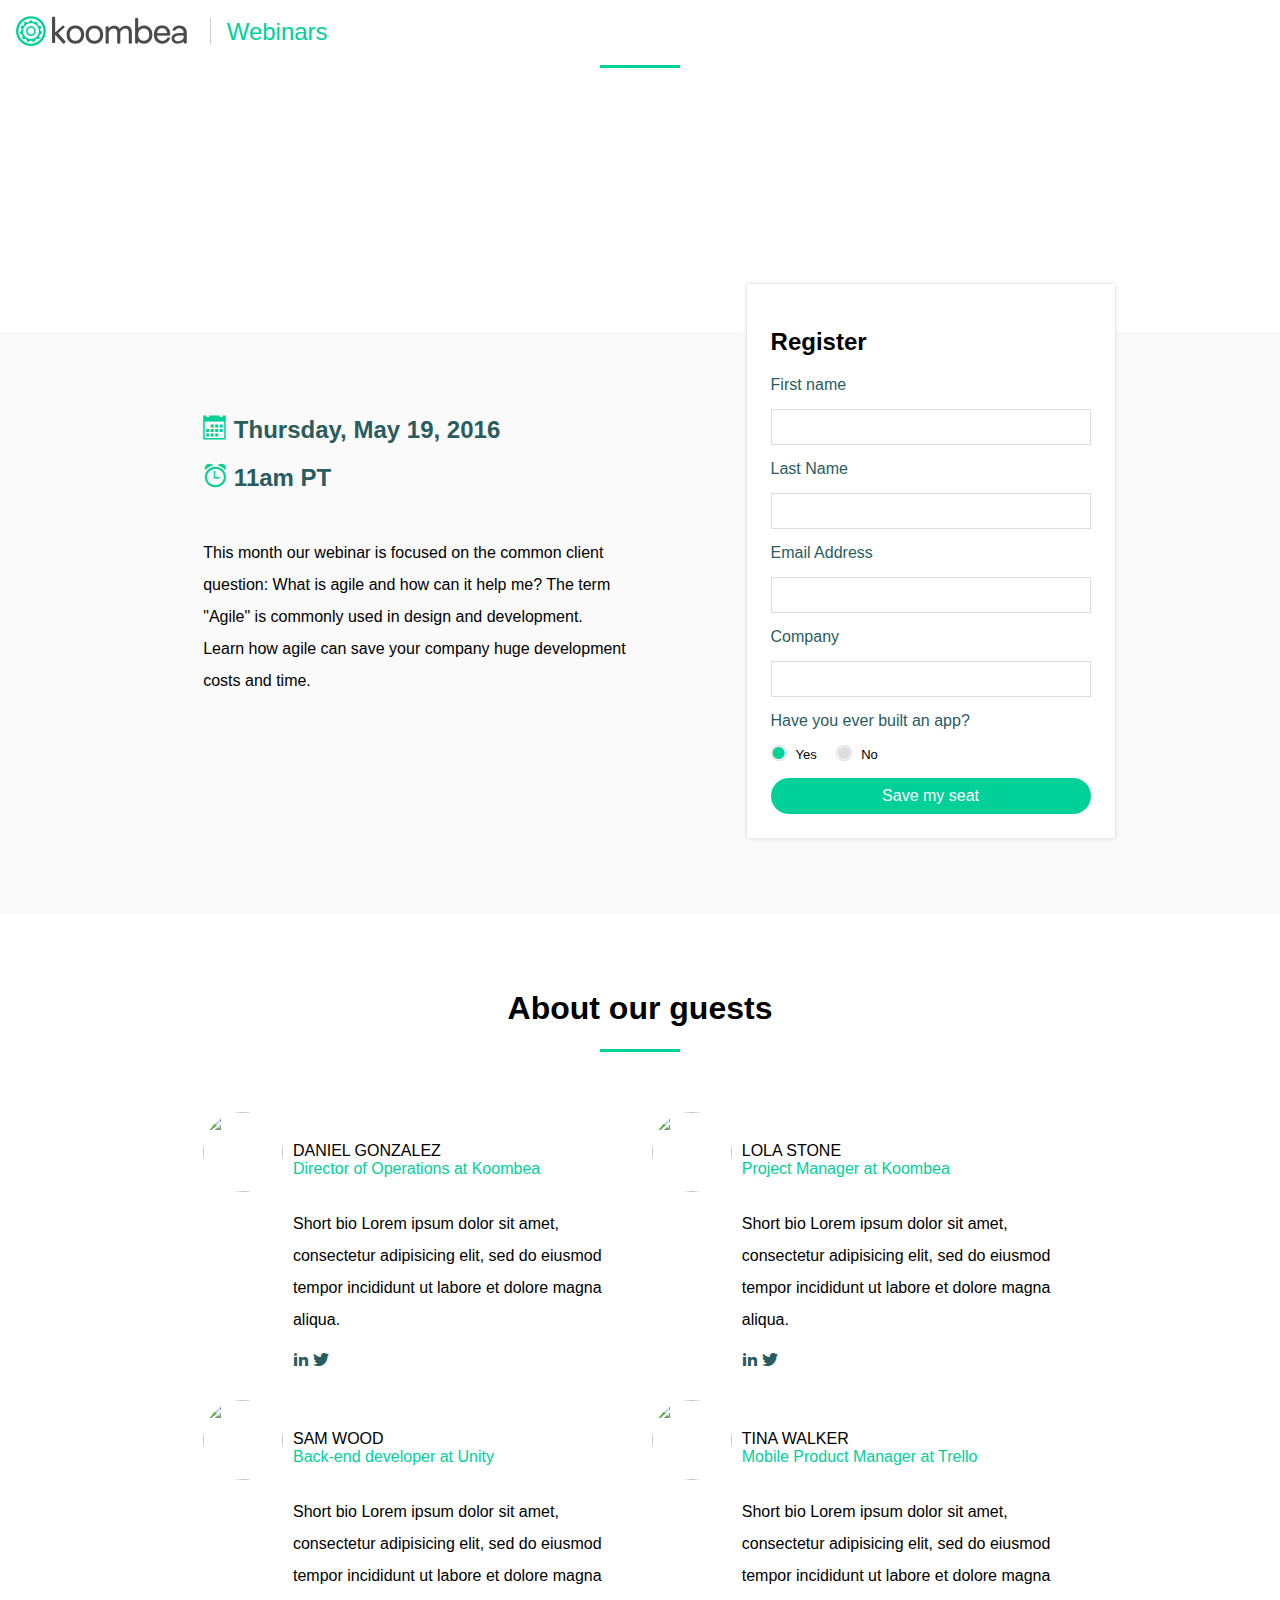
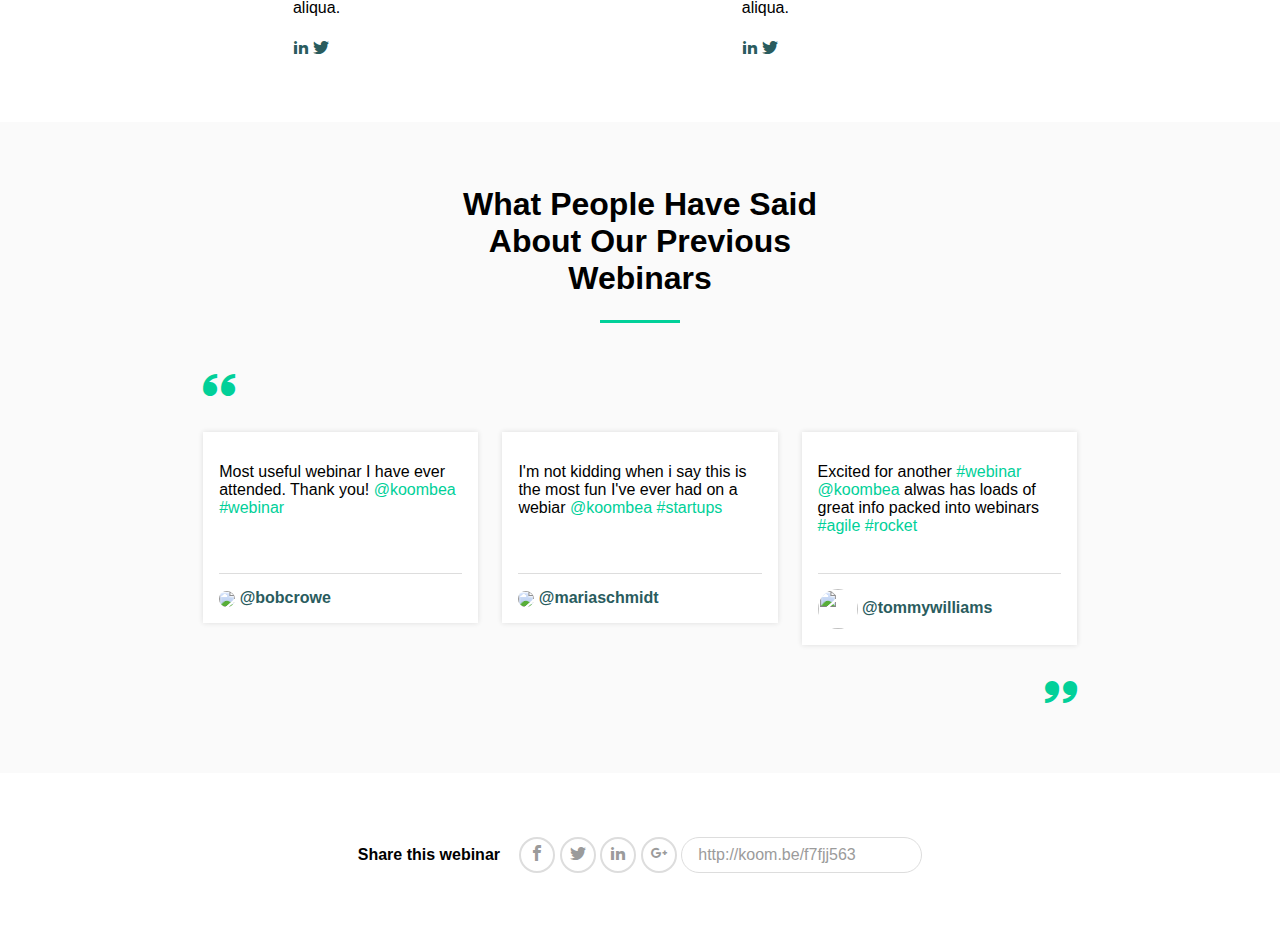
==== commit 0eb1949d: "Visual improvements" ====
--- a/index.html
+++ b/index.html
@@ -5,8 +5,8 @@
     <meta name="viewport" content="width=device-width, initial-scale=1">
     <title>Koombea webinars</title>
     <link href="css/csswizardry.css" rel="stylesheet">
+    <link href="css/icomoon.css" rel="stylesheet">
     <link href="css/common.css" rel="stylesheet">
-    <link href="css/icomoon.css" rel="stylesheet">
     <link href="css/header.css" rel="stylesheet">
     <link href="css/main.css" rel="stylesheet">
     <link href="css/footer.css" rel="stylesheet">
@@ -29,10 +29,10 @@
         <section class="intro clearfix">
           <div class="centerdiv intro__header">
             <div class="line-separator"></div>
-            <h1>How agile can save development costs</h1>
-            <p class="">
-              bla bla bla bla
-            </p>
+            <h1 class="text-large">How agile can save development costs</h1>
+            <div class="intro__header-text">
+              The strategies outlined in this downolad will help you increase your mobile app user engagement, from both current and new users.
+            </div>
           </div>
         </section>
         <section class="description even pad1">
@@ -48,8 +48,10 @@
                   <span class="icon-alarm primarytext"></span>
                   11am PT
                 </h2>
-                <p>
-                  bla bla bla
+                <p class="line-height-med m-t-l">
+                  This month our webinar is focused on the common client question: What is agile and how can it help me?
+                  The term &quot;Agile&quot; is commonly used in design and development.<br/>
+                  Learn how agile can save your company huge development costs and time.
                 </p>
               </div>
             </div>
@@ -76,9 +78,9 @@
                   <label class="field-title">Have you ever built an app?</label>
                 </div>
                 <div class="m-t-s radio">
-                  <input type="radio" id="appyes" name="appbuilt">
+                  <input type="radio" id="appyes" name="appbuilt" checked>
                   <label for="appyes" class="ilabel">Yes</label>
-                  <input type="radio" id="appno" name="appbuilt" checked>
+                  <input type="radio" id="appno" name="appbuilt">
                   <label for="appno" class="ilabel">No</label>
                 </div>
                 <button type="button" class="btn btn-primary full-width m-t-s">Save my seat</button>
@@ -88,88 +90,88 @@
         </section>
         <section class="about-guests pad1">
           <div class="centerdiv">
-            <h1>About our guests</h1>
+            <h1 class="m-t-xl section-header">About our guests</h1>
             <div class="line-separator"></div>
-            <div class="grid align-left m-t-l">
+            <div class="grid align-left m-t-xl">
               <div class="grid__item one-half">
                 <div class="grid">
                   <div class="grid__item one-fifth">
-                    <img src="http://placehold.it/80x80" class="img-circle"/>
-                  </div><!--
-                  --><div class="grid__item four-fifths">
-                    <p>
-                      <h3>Nombre Apellido</h3>
-                      <span class="primarytext">Director of Operations</span>
-                    </p>
-                    <p>
-                      bla bla bla
-                    </p>
-                    <p>
-                      <a href="#"><span class="icon-linkedin2"></span></a>
-                      <a href="#"><span class="icon-twitter"></span></a>
-                    </p>
+                    <img src="http://placehold.it/80x80" class="img-circle img-guests"/>
+                  </div><!--
+                  --><div class="grid__item four-fifths">
+                    <div class="m-t-m">
+                      <div class="semibold">DANIEL GONZALEZ</div>
+                      <div class="primarytext">Director of Operations at Koombea</div>
+                    </div>
+                    <div class="line-height-med m-t-m">
+                      Short bio Lorem ipsum dolor sit amet, consectetur adipisicing elit, sed do eiusmod tempor incididunt ut labore et dolore magna aliqua.
+                    </div>
+                    <div class="m-t-s">
+                      <a href="#" class="field-title"><span class="icon-linkedin2"></span></a>
+                      <a href="#" class="field-title"><span class="icon-twitter"></span></a>
+                    </div>
                   </div>
                 </div>
               </div><!--
               --><div class="grid__item one-half">
                 <div class="grid">
                   <div class="grid__item one-fifth">
-                    <img src="http://placehold.it/80x80" class="img-circle"/>
-                  </div><!--
-                  --><div class="grid__item four-fifths">
-                    <p>
-                      <h3>Nombre Apellido</h3>
-                      <span class="primarytext">Director of Operations</span>
-                    </p>
-                    <p>
-                      bla bla bla
-                    </p>
-                    <p>
-                      <a href="#"><span class="icon-linkedin2"></span></a>
-                      <a href="#"><span class="icon-twitter"></span></a>
-                    </p>
-                  </div>
-                </div>
-              </div>
-            </div>
-            <div class="grid align-left">
+                    <img src="http://placehold.it/80x80" class="img-circle img-guests"/>
+                  </div><!--
+                  --><div class="grid__item four-fifths">
+                    <div class="m-t-m">
+                      <div class="semibold">LOLA STONE</div>
+                      <div class="primarytext">Project Manager at Koombea</div>
+                    </div>
+                    <div class="line-height-med m-t-m">
+                      Short bio Lorem ipsum dolor sit amet, consectetur adipisicing elit, sed do eiusmod tempor incididunt ut labore et dolore magna aliqua.
+                    </div>
+                    <div class="m-t-s">
+                      <a href="#" class="field-title"><span class="icon-linkedin2"></span></a>
+                      <a href="#" class="field-title"><span class="icon-twitter"></span></a>
+                    </div>
+                  </div>
+                </div>
+              </div>
+            </div>
+            <div class="grid align-left m-t-m">
               <div class="grid__item one-half">
                 <div class="grid">
                   <div class="grid__item one-fifth">
-                    <img src="http://placehold.it/80x80" class="img-circle"/>
-                  </div><!--
-                  --><div class="grid__item four-fifths">
-                    <p>
-                      <h3>Nombre Apellido</h3>
-                      <span class="primarytext">Director of Operations</span>
-                    </p>
-                    <p>
-                      bla bla bla
-                    </p>
-                    <p>
-                      <a href="#"><span class="icon-linkedin2"></span></a>
-                      <a href="#"><span class="icon-twitter"></span></a>
-                    </p>
+                    <img src="http://placehold.it/80x80" class="img-circle img-guests"/>
+                  </div><!--
+                  --><div class="grid__item four-fifths">
+                    <div class="m-t-m">
+                      <div class="semibold">SAM WOOD</div>
+                      <div class="primarytext">Back-end developer at Unity</div>
+                    </div>
+                    <div class="line-height-med m-t-m">
+                      Short bio Lorem ipsum dolor sit amet, consectetur adipisicing elit, sed do eiusmod tempor incididunt ut labore et dolore magna aliqua.
+                    </div>
+                    <div class="m-t-s">
+                      <a href="#" class="field-title"><span class="icon-linkedin2"></span></a>
+                      <a href="#" class="field-title"><span class="icon-twitter"></span></a>
+                    </div>
                   </div>
                 </div>
               </div><!--
               --><div class="grid__item one-half">
                 <div class="grid">
                   <div class="grid__item one-fifth">
-                    <img src="http://placehold.it/80x80" class="img-circle"/>
-                  </div><!--
-                  --><div class="grid__item four-fifths">
-                    <p>
-                      <h3>Nombre Apellido</h3>
-                      <span class="primarytext">Director of Operations</span>
-                    </p>
-                    <p>
-                      bla bla bla
-                    </p>
-                    <p>
-                      <a href="#"><span class="icon-linkedin2"></span></a>
-                      <a href="#"><span class="icon-twitter"></span></a>
-                    </p>
+                    <img src="http://placehold.it/80x80" class="img-circle img-guests"/>
+                  </div><!--
+                  --><div class="grid__item four-fifths">
+                    <div class="m-t-m">
+                      <div class="semibold">TINA WALKER</div>
+                      <div class="primarytext">Mobile Product Manager at Trello</div>
+                    </div>
+                    <div class="line-height-med m-t-m">
+                      Short bio Lorem ipsum dolor sit amet, consectetur adipisicing elit, sed do eiusmod tempor incididunt ut labore et dolore magna aliqua.
+                    </div>
+                    <div class="m-t-s">
+                      <a href="#" class="field-title"><span class="icon-linkedin2"></span></a>
+                      <a href="#" class="field-title"><span class="icon-twitter"></span></a>
+                    </div>
                   </div>
                 </div>
               </div>
@@ -178,54 +180,74 @@
         </section>
         <section class="about-webinars even pad1">
           <div class="centerdiv">
-            <h1>What People Have Said About Our Previous Webinars</h1>
+            <h1 class="section-header">What People Have Said About Our Previous Webinars</h1>
             <div class="line-separator"></div>
-            <div class="align-left">
-              <span class="icon-quotes-left primarytext"></span>
-            </div>
-            <div class="grid align-left">
-              <div class="grid__item one-third">
-                <p>
-                  Most useful webinar I have ever attended. Thank you! <span class="primarytext">@koombea #webinar</span>
-                </p>
-                <div class="">
-                  <img src="http://placehold.it/40x40" class="img-circle"/>
-                  <span class="field-title">@bobcrowe</span>
-                </div>
-              </div><!--
-              --><div class="grid__item one-third">
-                <p>
-                  Most useful webinar I have ever attended. Thank you! <span class="primarytext">@koombea #webinar</span>
-                </p>
-                <div class="">
-                  <img src="http://placehold.it/40x40" class="img-circle"/>
-                  <span class="field-title">@bobcrowe</span>
-                </div>
-              </div><!--
-              --><div class="grid__item one-third">
-                <p>
-                  Most useful webinar I have ever attended. Thank you! <span class="primarytext">@koombea #webinar</span>
-                </p>
-                <div class="">
-                  <img src="http://placehold.it/40x40" class="img-circle"/>
-                  <span class="field-title">@bobcrowe</span>
-                </div>
-              </div>
-            </div>
-            <div class="align-right">
-              <span class="icon-quotes-right primarytext"></span>
+            <div class="align-left m-t-l">
+              <span class="icon-quotes-left primarytext text-large"></span>
+            </div>
+            <div class="grid align-left m-t-m flex">
+              <div class="grid__item one-third flex-column people-says">
+                <div class="people-says__content">
+                  <div class="m-t-s people-says__content-text">
+                    Most useful webinar I have ever attended. Thank you!
+                    <span class="primarytext">@koombea</span>
+                    <span class="primarytext">#webinar</span>
+                  </div>
+                  <div class="people-says__content-signature m-t-m border-top-gray p-t-s">
+                    <img src="http://placehold.it/40x40" class="img-circle"/>
+                    <span class="field-title bold">@bobcrowe</span>
+                  </div>
+                </div>
+              </div><!--
+              --><div class="grid__item one-third flex-column people-says">
+                <div class="people-says__content">
+                  <div class="m-t-s people-says__content-text">
+                    I'm not kidding when i say this is the most fun I've ever had on a webiar
+                    <span class="primarytext">@koombea</span>
+                    <span class="primarytext">#startups</span>
+                  </div>
+                  <div class="people-says__content-signature m-t-m border-top-gray p-t-s">
+                    <img src="http://placehold.it/40x40" class="img-circle"/>
+                    <span class="field-title bold">@mariaschmidt</span>
+                  </div>
+                </div>
+              </div><!--
+              --><div class="grid__item one-third flex-column people-says">
+                <div class="people-says__content">
+                  <div class="m-t-s people-says__content-text">
+                    Excited for another <span class="primarytext">#webinar</span>
+                    <span class="primarytext">@koombea</span> alwas has loads of great
+                    info packed into webinars <span class="primarytext">#agile #rocket</span>
+                  </div>
+                  <div class="people-says__content-signature m-t-m border-top-gray p-t-s">
+                    <img src="http://placehold.it/40x40" class="img-circle img-people"/>
+                    <span class="field-title bold">@tommywilliams</span>
+                  </div>
+                </div>
+              </div>
+            </div>
+            <div class="align-right m-t-m">
+              <span class="icon-quotes-right primarytext text-large"></span>
             </div>
           </div>
         </section>
         <section class="share pad1">
           <div class="share__main">
             <div class="centerdiv">
-              <b>Share this webinar</b>
-              <span class="icon-facebook2 primarytext"></span>
-              <span class="icon-twitter primarytext"></span>
-              <span class="icon-linkedin primarytext"></span>
-              <span class="icon-google-plus primarytext"></span>
-              <span class="btn">http://koom.be/f7fjj563</span>
+              <div class="inline m-r-s bold">Share this webinar</div>
+              <div class="circular-char gray-text">
+                <span class="icon-facebook"></span>
+              </div>
+              <div class="circular-char gray-text">
+                <span class="icon-twitter"></span>
+              </div>
+              <div class="circular-char gray-text">
+                <span class="icon-linkedin2"></span>
+              </div>
+              <div class="circular-char gray-text">
+                <span class="icon-google-plus"></span>
+              </div>
+              <input type="text" class="btn border-full-gray inline gray-text" value="http://koom.be/f7fjj563">
             </div>
           </div>
         </section>
--- a/css/common.css
+++ b/css/common.css
@@ -5,6 +5,8 @@
 .p-b-s{padding-bottom: 15px;}
 .m-t-s{margin-top: 15px;}
 .m-b-s{margin-bottom: 15px;}
+.m-l-s{margin-left: 15px;}
+.m-r-s{margin-right: 15px;}
 .p-l-m{padding-left: 30px;}
 .p-r-m{padding-right: 30px;}
 .p-t-m{padding-top: 30px;}
@@ -13,15 +15,12 @@
 .m-b-m{margin-bottom: 30px;}
 .m-t-l{margin-top: 45px;}
 .m-b-l{margin-bottom: 45px;}
+.m-t-xl{margin-top: 60px;}
+.m-b-xl{margin-bottom: 60px;}
 .pos-r{position: relative;}
 .pos-a{position: absolute;}
 .pad1{padding: 1rem;}
 .full-width{width: 100%;}
-.flex{display: flex;}
-.flex-column{
-  display: flex;
-  flex-direction: column;
-}
 .align-left{text-align: left;}
 .align-right{text-align: right;}
 .align-center{text-align: center;}
@@ -29,11 +28,22 @@
 .hidden{display: none;}
 .field-title{color: #2A5C5E;}
 .primarytext{color: #01D099;}
+.bold{font-weight: bold;}
 .pull-left{float: left;}
 .pull-right{float: right;}
 .clearfix{clear: both;}
+.img-circle{border-radius: 100%;}
+.even{background-color: #FAFAFA;}
+.text-large{font-size: 2rem;}
+.line-height-med{line-height: 2rem;}
+.semibold{font-weight: 500;}
+.flex{display: flex;}
+.flex-column{
+  display: flex;
+  flex-direction: column;
+}
 .line-separator{
-  border-bottom: 1px solid #01D099;
+  border-bottom: 3px solid #01D099;
   height:1px;
   margin: 0.5rem auto;
   width: 80px;
@@ -43,23 +53,18 @@
   display: inline;
   margin: 0 1rem;
 }
-.centerdiv{
-  padding: 0 6rem;
-  text-align: center;
-  margin: 0 auto;
-  width: 70%;
-}
 .btn{
   border: 1px solid transparent;
   border-radius: 1.5rem;
   cursor: pointer;
   font-size: 1rem;
-  padding: 0.5rem;
+  padding: 0.5rem 1rem;
 }
 .btn-primary{
   background-color: #01D099;
   color: #FFFFFF;
 }
+.btn-primary:hover{background-color: #01E4A8;}
 .rotate-vertical{
   -ms-transform: rotate(-180deg);
   -moz-transform: rotate(-180deg);
@@ -67,5 +72,15 @@
   -webkit-transform: rotate(-180deg);
   transform: rotate(-180deg);
 }
-.img-circle{border-radius: 100%;}
-.even{background-color: #FAFAFA;}
+.circular-char{
+  border: 2px solid #DDDDDD;
+  border-radius: 100%;
+  cursor: pointer;
+  display: inline-block;
+  line-height: 2rem;
+  text-align: center;
+  width: 2rem;
+}
+.border-top-gray{border-top: 1px solid #DDDDDD;}
+.border-full-gray{border: 2px solid #DDDDDD;}
+.gray-text{color: #9B9B9B;}
--- a/css/header.css
+++ b/css/header.css
@@ -10,3 +10,8 @@
   background-color: transparent;
   border: 1px solid;
 }
+.intro__header{margin-top: 6rem;}
+.intro__header-text{
+  margin: 0 auto;
+  width: 60%;
+}
--- a/css/main.css
+++ b/css/main.css
@@ -16,7 +16,10 @@
   outline: none;
   border: 1px solid #DDDDDD;
 }
-a{color: #01D099;}
+a{
+  color: #01D099;
+  text-decoration: none;
+}
 .ilabel{
   display: inline-block;
   cursor: pointer;
@@ -45,15 +48,21 @@
   content: "\2022";
   color: #DDDDDD;
   font-size: 44px;
+  line-height: 1.03rem;
   text-align: center;
-  line-height: 1.03rem;
 }
 input[type=radio]:checked + .ilabel:before {
   content: "\2022";
   color: #01D099;
   font-size: 44px;
+  line-height: 1.03rem;
   text-align: center;
-  line-height: 1.03rem;
+}
+.centerdiv{
+  margin: 3rem auto;
+  padding: 0 6rem;
+  text-align: center;
+  width: 70%;
 }
 .intro{
   background-image: url(http://placehold.it/300x500);
@@ -65,10 +74,11 @@
 .register{
   background-color: #FFFFFF;
   box-shadow: 0 0 0.25rem #CFCFCF;
+  left: 60%;
   padding: 1.5rem;
   position: absolute;
   right: 0;
-  top: -5rem;
+  top: -7rem;
   width: 20rem;
 }
 .register input{
@@ -79,4 +89,28 @@
   border: 1px solid #01D099;
   box-shadow: 0 0 5px #01D099;
 }
-.intro__header{margin-top: 6rem;}
+.section-header{
+  margin-left: auto;
+  margin-right: auto;
+  text-align: center;
+  width: 50%;
+}
+.img-guests{
+  height: 80px;
+  width: 80px;
+}
+.img-people{
+  height: 40px;
+  width: 40px;
+}
+.people-says{
+  margin: 0 auto;
+}
+.people-says__content{
+  background-color: #FFFFFF;
+  box-shadow: 0 0 5px #DDDDDD;
+  padding: 1rem;
+}
+.people-says__content-text{
+  min-height: 80px;
+}
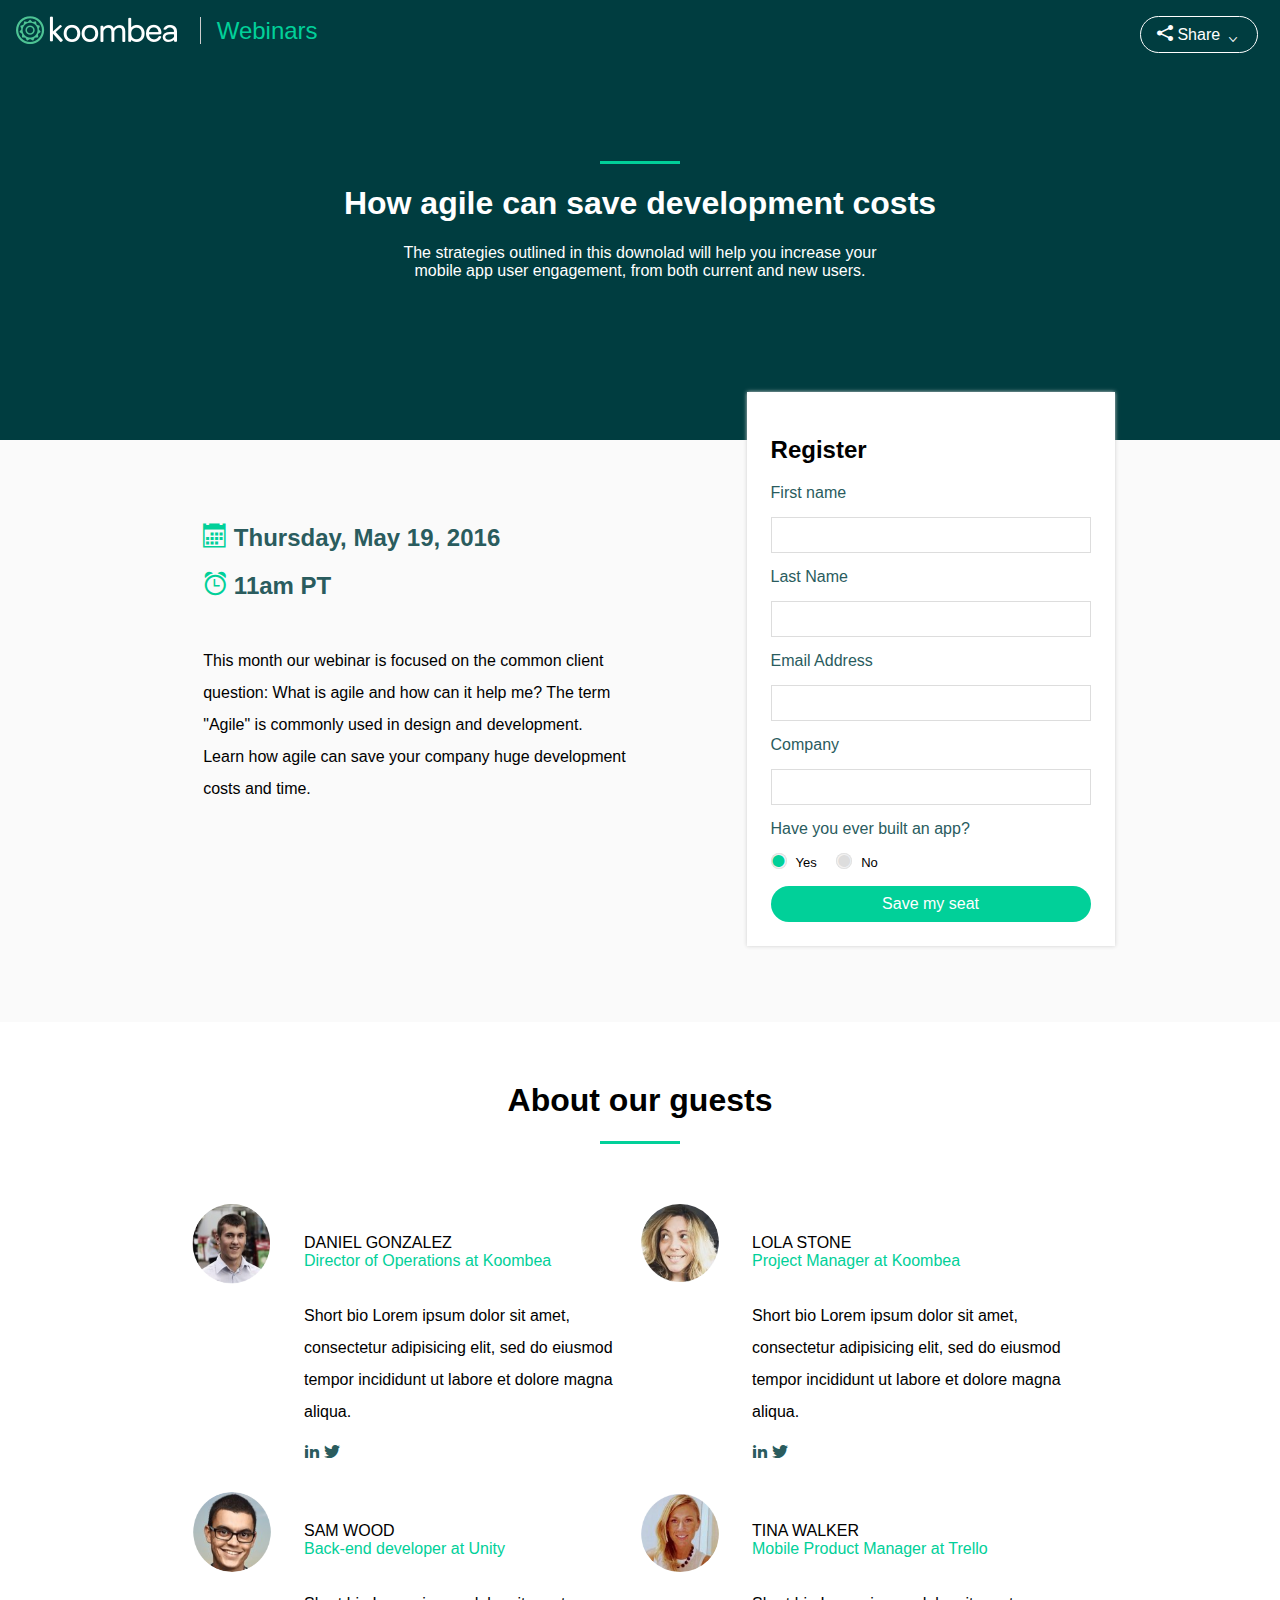
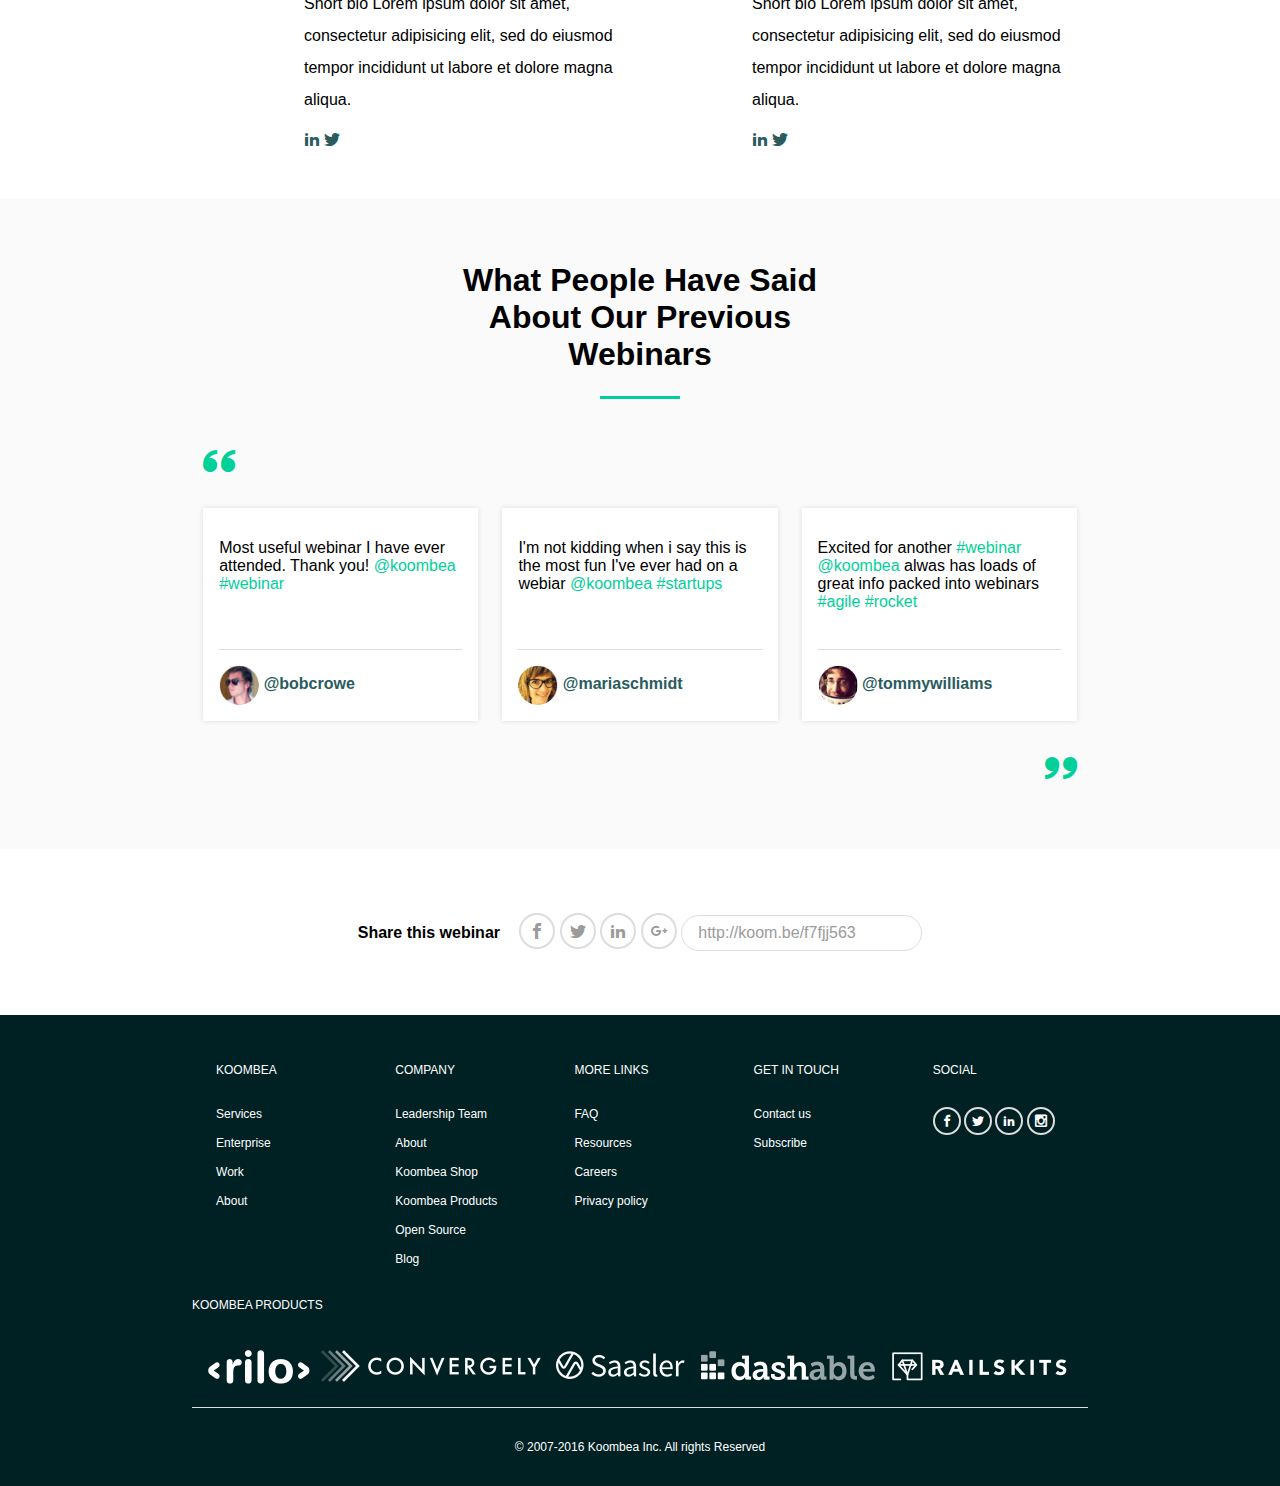
==== commit 1741019e: "first commit" ====
--- a/index.html
+++ b/index.html
@@ -2,7 +2,10 @@
 <html>
   <head>
     <meta charset="utf-8">
-    <meta name="viewport" content="width=device-width, initial-scale=1">
+    <meta http-equiv="X-UA-Compatible" content="IE=edge">
+    <meta name="viewport" content="width=device-width, initial-scale=1, maximum-scale=1, user-scalable=no, minimal-ui">
+		<meta name="apple-mobile-web-app-capable" content="yes">
+		<meta name="apple-mobile-web-app-status-bar-style" content="black">
     <title>Koombea webinars</title>
     <link href="css/csswizardry.css" rel="stylesheet">
     <link href="css/icomoon.css" rel="stylesheet">
@@ -16,15 +19,17 @@
       <div class="content">
         <header class="main__header">
           <div class="pull-left">
-            <img src="img/koombea.png" class="logo"/>
+            <img src="img/logo.png" class="logo"/>
             <div class="vertical-separator"></div>
             <div class="primarytext inline">Webinars</div>
           </div>
-          <div class="btn share-btn pull-right">
+          <a href="#share" class="btn share-btn pull-right">
             <span class="icon-share2"></span>
             Share
-            <span class="icon-ctrl"></span>
-          </div>
+            <div class="inline-block rotate180">
+              <span class="icon-ctrl"></span>
+            </div>
+          </a>
         </header>
         <section class="intro clearfix">
           <div class="centerdiv intro__header">
@@ -38,8 +43,8 @@
         <section class="description even pad1">
           <h1 class="hidden">Webinar description</h1>
           <div class="centerdiv pos-r">
-            <div class="grid align-left">
-              <div class="description__main align-left grid__item one-half">
+            <div class="grid grid--full align-left">
+              <div class="description__main align-left grid__item desk--one-half">
                 <h2 class="field-title">
                   <span class="icon-calendar primarytext"></span>
                   Thursday, May 19, 2016
@@ -88,17 +93,17 @@
             </div>
           </div>
         </section>
-        <section class="about-guests pad1">
+        <section class="about-guests">
           <div class="centerdiv">
             <h1 class="m-t-xl section-header">About our guests</h1>
             <div class="line-separator"></div>
-            <div class="grid align-left m-t-xl">
-              <div class="grid__item one-half">
-                <div class="grid">
-                  <div class="grid__item one-fifth">
-                    <img src="http://placehold.it/80x80" class="img-circle img-guests"/>
+            <div class="grid grid--full align-left m-t-xl">
+              <div class="grid__item desk--one-half">
+                <div class="grid grid--full">
+                  <div class="grid__item one-quarter">
+                    <img src="img/guest1.png" class="img-circle img-guests"/>
                   </div><!--
-                  --><div class="grid__item four-fifths">
+                  --><div class="grid__item three-quarters">
                     <div class="m-t-m">
                       <div class="semibold">DANIEL GONZALEZ</div>
                       <div class="primarytext">Director of Operations at Koombea</div>
@@ -113,12 +118,12 @@
                   </div>
                 </div>
               </div><!--
-              --><div class="grid__item one-half">
-                <div class="grid">
-                  <div class="grid__item one-fifth">
-                    <img src="http://placehold.it/80x80" class="img-circle img-guests"/>
+              --><div class="grid__item desk--one-half">
+                <div class="grid grid--full">
+                  <div class="grid__item one-quarter">
+                    <img src="img/guest2.png" class="img-circle img-guests"/>
                   </div><!--
-                  --><div class="grid__item four-fifths">
+                  --><div class="grid__item three-quarters">
                     <div class="m-t-m">
                       <div class="semibold">LOLA STONE</div>
                       <div class="primarytext">Project Manager at Koombea</div>
@@ -134,13 +139,13 @@
                 </div>
               </div>
             </div>
-            <div class="grid align-left m-t-m">
-              <div class="grid__item one-half">
-                <div class="grid">
-                  <div class="grid__item one-fifth">
-                    <img src="http://placehold.it/80x80" class="img-circle img-guests"/>
+            <div class="grid grid--full align-left m-t-m">
+              <div class="grid__item desk--one-half">
+                <div class="grid grid--full">
+                  <div class="grid__item one-quarter">
+                    <img src="img/guest3.png" class="img-circle img-guests"/>
                   </div><!--
-                  --><div class="grid__item four-fifths">
+                  --><div class="grid__item three-quarters">
                     <div class="m-t-m">
                       <div class="semibold">SAM WOOD</div>
                       <div class="primarytext">Back-end developer at Unity</div>
@@ -155,12 +160,12 @@
                   </div>
                 </div>
               </div><!--
-              --><div class="grid__item one-half">
-                <div class="grid">
-                  <div class="grid__item one-fifth">
-                    <img src="http://placehold.it/80x80" class="img-circle img-guests"/>
+              --><div class="grid__item desk--one-half">
+                <div class="grid grid--full">
+                  <div class="grid__item one-quarter">
+                    <img src="img/guest4.png" class="img-circle img-guests"/>
                   </div><!--
-                  --><div class="grid__item four-fifths">
+                  --><div class="grid__item three-quarters">
                     <div class="m-t-m">
                       <div class="semibold">TINA WALKER</div>
                       <div class="primarytext">Mobile Product Manager at Trello</div>
@@ -185,8 +190,8 @@
             <div class="align-left m-t-l">
               <span class="icon-quotes-left primarytext text-large"></span>
             </div>
-            <div class="grid align-left m-t-m flex">
-              <div class="grid__item one-third flex-column people-says">
+            <div class="grid align-left m-t-m ">
+              <div class="grid__item desk--one-third people-says">
                 <div class="people-says__content">
                   <div class="m-t-s people-says__content-text">
                     Most useful webinar I have ever attended. Thank you!
@@ -194,12 +199,12 @@
                     <span class="primarytext">#webinar</span>
                   </div>
                   <div class="people-says__content-signature m-t-m border-top-gray p-t-s">
-                    <img src="http://placehold.it/40x40" class="img-circle"/>
+                    <img src="img/people1.png" class="img-circle img-people"/>
                     <span class="field-title bold">@bobcrowe</span>
                   </div>
                 </div>
               </div><!--
-              --><div class="grid__item one-third flex-column people-says">
+              --><div class="grid__item desk--one-third  people-says">
                 <div class="people-says__content">
                   <div class="m-t-s people-says__content-text">
                     I'm not kidding when i say this is the most fun I've ever had on a webiar
@@ -207,12 +212,12 @@
                     <span class="primarytext">#startups</span>
                   </div>
                   <div class="people-says__content-signature m-t-m border-top-gray p-t-s">
-                    <img src="http://placehold.it/40x40" class="img-circle"/>
+                    <img src="img/people2.png" class="img-circle img-people"/>
                     <span class="field-title bold">@mariaschmidt</span>
                   </div>
                 </div>
               </div><!--
-              --><div class="grid__item one-third flex-column people-says">
+              --><div class="grid__item desk--one-third  people-says">
                 <div class="people-says__content">
                   <div class="m-t-s people-says__content-text">
                     Excited for another <span class="primarytext">#webinar</span>
@@ -220,7 +225,7 @@
                     info packed into webinars <span class="primarytext">#agile #rocket</span>
                   </div>
                   <div class="people-says__content-signature m-t-m border-top-gray p-t-s">
-                    <img src="http://placehold.it/40x40" class="img-circle img-people"/>
+                    <img src="img/people3.png" class="img-circle img-people img-people"/>
                     <span class="field-title bold">@tommywilliams</span>
                   </div>
                 </div>
@@ -231,26 +236,112 @@
             </div>
           </div>
         </section>
-        <section class="share pad1">
+        <section id="share" class="share pad1">
           <div class="share__main">
             <div class="centerdiv">
               <div class="inline m-r-s bold">Share this webinar</div>
-              <div class="circular-char gray-text">
-                <span class="icon-facebook"></span>
-              </div>
-              <div class="circular-char gray-text">
-                <span class="icon-twitter"></span>
-              </div>
-              <div class="circular-char gray-text">
-                <span class="icon-linkedin2"></span>
-              </div>
-              <div class="circular-char gray-text">
-                <span class="icon-google-plus"></span>
-              </div>
+              <a href="https://www.facebook.com/sharer/sharer.php?u=http%3A//koom.be/f7fjj563" class="circular-char gray-text icon-facebook"></a>
+              <a href="https://twitter.com/home?status=http%3A//koom.be/f7fjj563" class="circular-char gray-text icon-twitter"></a>
+              <a href="https://www.linkedin.com/shareArticle?mini=true&url=http%3A//koom.be/f7fjj563&title=&summary=&source=" class="circular-char gray-text icon-linkedin2"></a>
+              <a href="https://plus.google.com/share?url=http%3A//koom.be/f7fjj563" class="circular-char gray-text icon-google-plus"></a>
               <input type="text" class="btn border-full-gray inline gray-text" value="http://koom.be/f7fjj563">
             </div>
           </div>
         </section>
+        <footer class="footer">
+          <nav class="footer__nav grid">
+            <div class="grid__item one-fifth align-left">
+              KOOMBEA
+              <div class="m-t-m">
+                <div class="m-t-s">
+                  <a href="https://koombea.com/startups/">Services</a>
+                </div>
+                <div class="m-t-s">
+                  <a href="https://koombea.com/enterprise/">Enterprise</a>
+                </div>
+                <div class="m-t-s">
+                  <a href="https://koombea.com/work/">Work</a>
+                </div>
+                <div class="m-t-s">
+                  <a href="https://koombea.com/about/">About</a>
+                </div>
+              </div>
+            </div><!--
+            --><div class="grid__item one-fifth align-left">
+              COMPANY
+              <div class="m-t-m">
+                <div class="m-t-s">
+                  <a href="https://koombea.com/about/#team">Leadership Team</a>
+                </div>
+                <div class="m-t-s">
+                  <a href="https://koombea.com/about/">About</a>
+                </div>
+                <div class="m-t-s">
+                  <a href="#">Koombea Shop</a>
+                </div>
+                <div class="m-t-s">
+                  <a href="https://koombea.com/about/#products">Koombea Products</a>
+                </div>
+                <div class="m-t-s">
+                  <a href="#">Open Source</a>
+                </div>
+                <div class="m-t-s">
+                  <a href="https://koombea.com/blog">Blog</a>
+                </div>
+              </div>
+            </div><!--
+            --><div class="grid__item one-fifth align-left">
+              MORE LINKS
+              <div class="m-t-m">
+                <div class="m-t-s">
+                  <a href="#">FAQ</a>
+                </div>
+                <div class="m-t-s">
+                  <a href="#">Resources</a>
+                </div>
+                <div class="m-t-s">
+                  <a href="#">Careers</a>
+                </div>
+                <div class="m-t-s">
+                  <a href="#">Privacy policy</a>
+                </div>
+              </div>
+            </div><!--
+            --><div class="grid__item one-fifth align-left">
+              GET IN TOUCH
+              <div class="m-t-m">
+                <div class="m-t-s">
+                  <a href="#">Contact us</a>
+                </div>
+                <div class="m-t-s">
+                  <a href="#">Subscribe</a>
+                </div>
+              </div>
+            </div><!--
+            --><div class="grid__item one-fifth align-left">
+              SOCIAL
+              <div class="m-t-m">
+                <a href="https://www.facebook.com/koombea" class="circular-char gray-text icon-facebook"></a>
+                <a href="https://twitter.com/koombea" class="circular-char gray-text icon-twitter"></a>
+                <a href="https://www.linkedin.com/company/koombea" class="circular-char gray-text icon-linkedin2"></a>
+                <a href="http://instagram.com/koombea" class="circular-char gray-text icon-instagram"></a>
+              </div>
+            </div>
+          </nav>
+          <div class="footer__products">
+            <div class="m-b-m align-left">
+              KOOMBEA PRODUCTS
+            </div>
+            <a href="http://www.rilo.co/"><img src="img/rilo.png" alt="rilo"/></a>
+            <a href="https://www.convergely.com/"><img src="img/convergely.png" alt="convergely"/></a>
+            <a href="http://www.saasler.com/"><img src="img/saasler.png" alt="saasler"/></a>
+            <a href="http://www.dashable.com/"><img src="img/dashable.png" alt="dashable"/></a>
+            <a href="https://railskits.com/"><img src="img/railskits.png" alt="railskits"/></a>
+          </div>
+          <div class="footer__signature border-top-gray p-t-m">
+            &copy; 2007-2016 Koombea Inc. All rights Reserved
+          </div>
+        </footer>
       </div>
     </div>
   </body>
--- a/css/common.css
+++ b/css/common.css
@@ -1,4 +1,3 @@
-/* Estilos aplicables en varios lugares */
 .p-l-s{padding-left: 15px;}
 .p-r-s{padding-right: 15px;}
 .p-t-s{padding-top: 15px;}
@@ -77,10 +76,12 @@
   border-radius: 100%;
   cursor: pointer;
   display: inline-block;
-  line-height: 2rem;
+  line-height: 2em;
   text-align: center;
-  width: 2rem;
+  width: 2em;
 }
 .border-top-gray{border-top: 1px solid #DDDDDD;}
 .border-full-gray{border: 2px solid #DDDDDD;}
 .gray-text{color: #9B9B9B;}
+.rotate180{transform: rotate(180deg);}
+.inline-block{display: inline-block;}
--- a/css/header.css
+++ b/css/header.css
@@ -5,13 +5,19 @@
   position: absolute;
   width: 97%;
 }
-.logo{vertical-align: bottom;}
+.logo{vertical-align: sub;}
 .share-btn{
   background-color: transparent;
   border: 1px solid;
+  color: #FFFFFF;
 }
 .intro__header{margin-top: 6rem;}
 .intro__header-text{
   margin: 0 auto;
   width: 60%;
 }
+@media screen and (max-width: 600px) {
+  .share-btn{
+    display: none;
+  }
+}
--- a/css/main.css
+++ b/css/main.css
@@ -51,13 +51,7 @@
   line-height: 1.03rem;
   text-align: center;
 }
-input[type=radio]:checked + .ilabel:before {
-  content: "\2022";
-  color: #01D099;
-  font-size: 44px;
-  line-height: 1.03rem;
-  text-align: center;
-}
+input[type=radio]:checked + .ilabel:before {color: #01D099;}
 .centerdiv{
   margin: 3rem auto;
   padding: 0 6rem;
@@ -65,10 +59,13 @@
   width: 70%;
 }
 .intro{
-  background-image: url(http://placehold.it/300x500);
-  min-height: 300px;
+  background-color: #003D40;
+  background-image: url('img/introbg.png');
   color: #FFFFFF;
-  padding: 1rem;
+  padding: 7rem 1rem;
+}
+.intro{
+  background-image: url('../img/introbg.png');
 }
 .description{min-height: 550px;}
 .register{
@@ -114,3 +111,19 @@
 .people-says__content-text{
   min-height: 80px;
 }
+@media screen and (max-width: 600px) {
+  .register{
+    background-color: transparent;
+    box-shadow: unset;
+    padding: 4px;
+    position: static;
+    width: 100%;
+  }
+  .centerdiv{
+    padding: 0;
+    width: 100%;
+  }
+  .people-says{
+    margin-top: 1rem;
+  }
+}
--- a/css/footer.css
+++ b/css/footer.css
@@ -0,0 +1,20 @@
+.footer{
+  background-color: #002123;
+  background-image: url('img/footerbg.png');
+  color: #FFFFFF;
+  font-size: 12px;
+  padding-top: 2rem;
+}
+.footer{
+  background-image: url('../img/footerbg.png');
+}
+.footer__nav,.footer__products,.footer__signature{
+  margin: 0 auto;
+  padding: 1rem 0;
+  text-align: center;
+  width: 70%;
+}
+.footer__nav a{color: #FFFFFF;}
+.footer__signature{
+  padding: 2rem 0;
+}
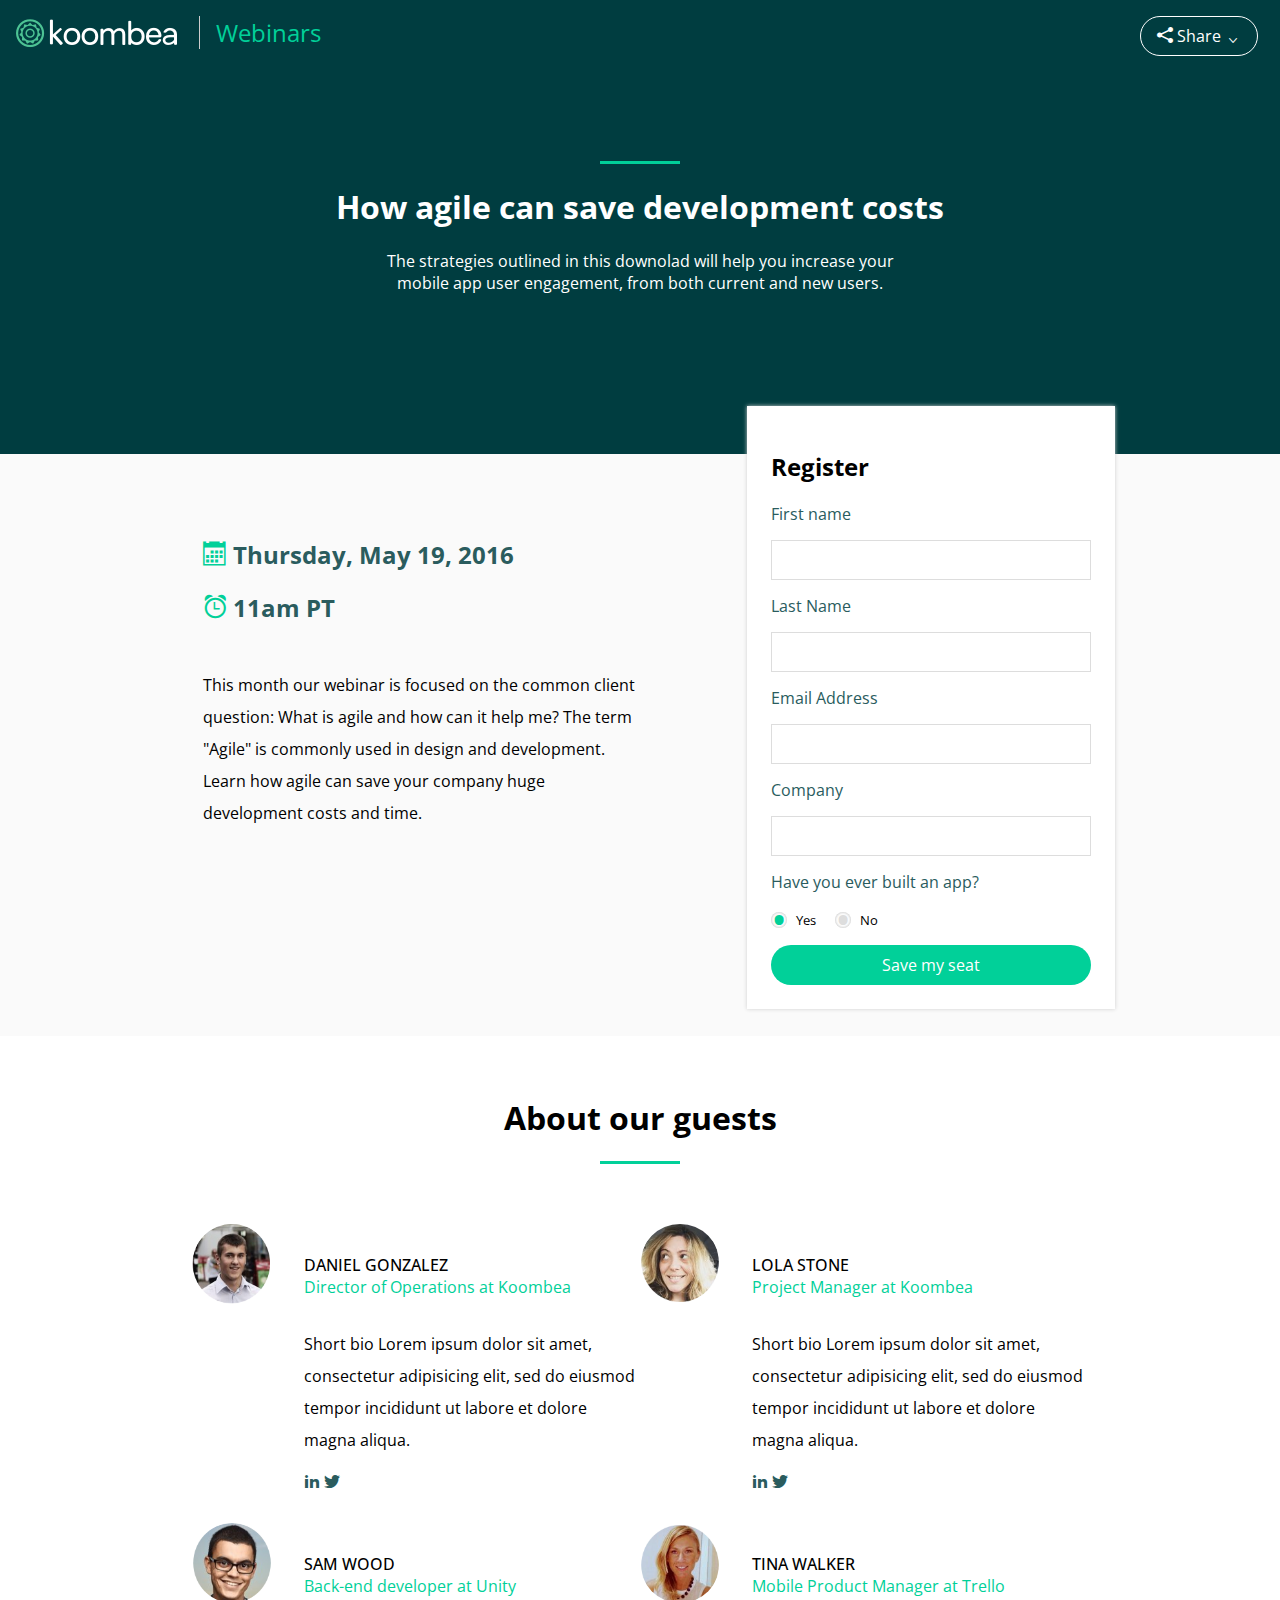
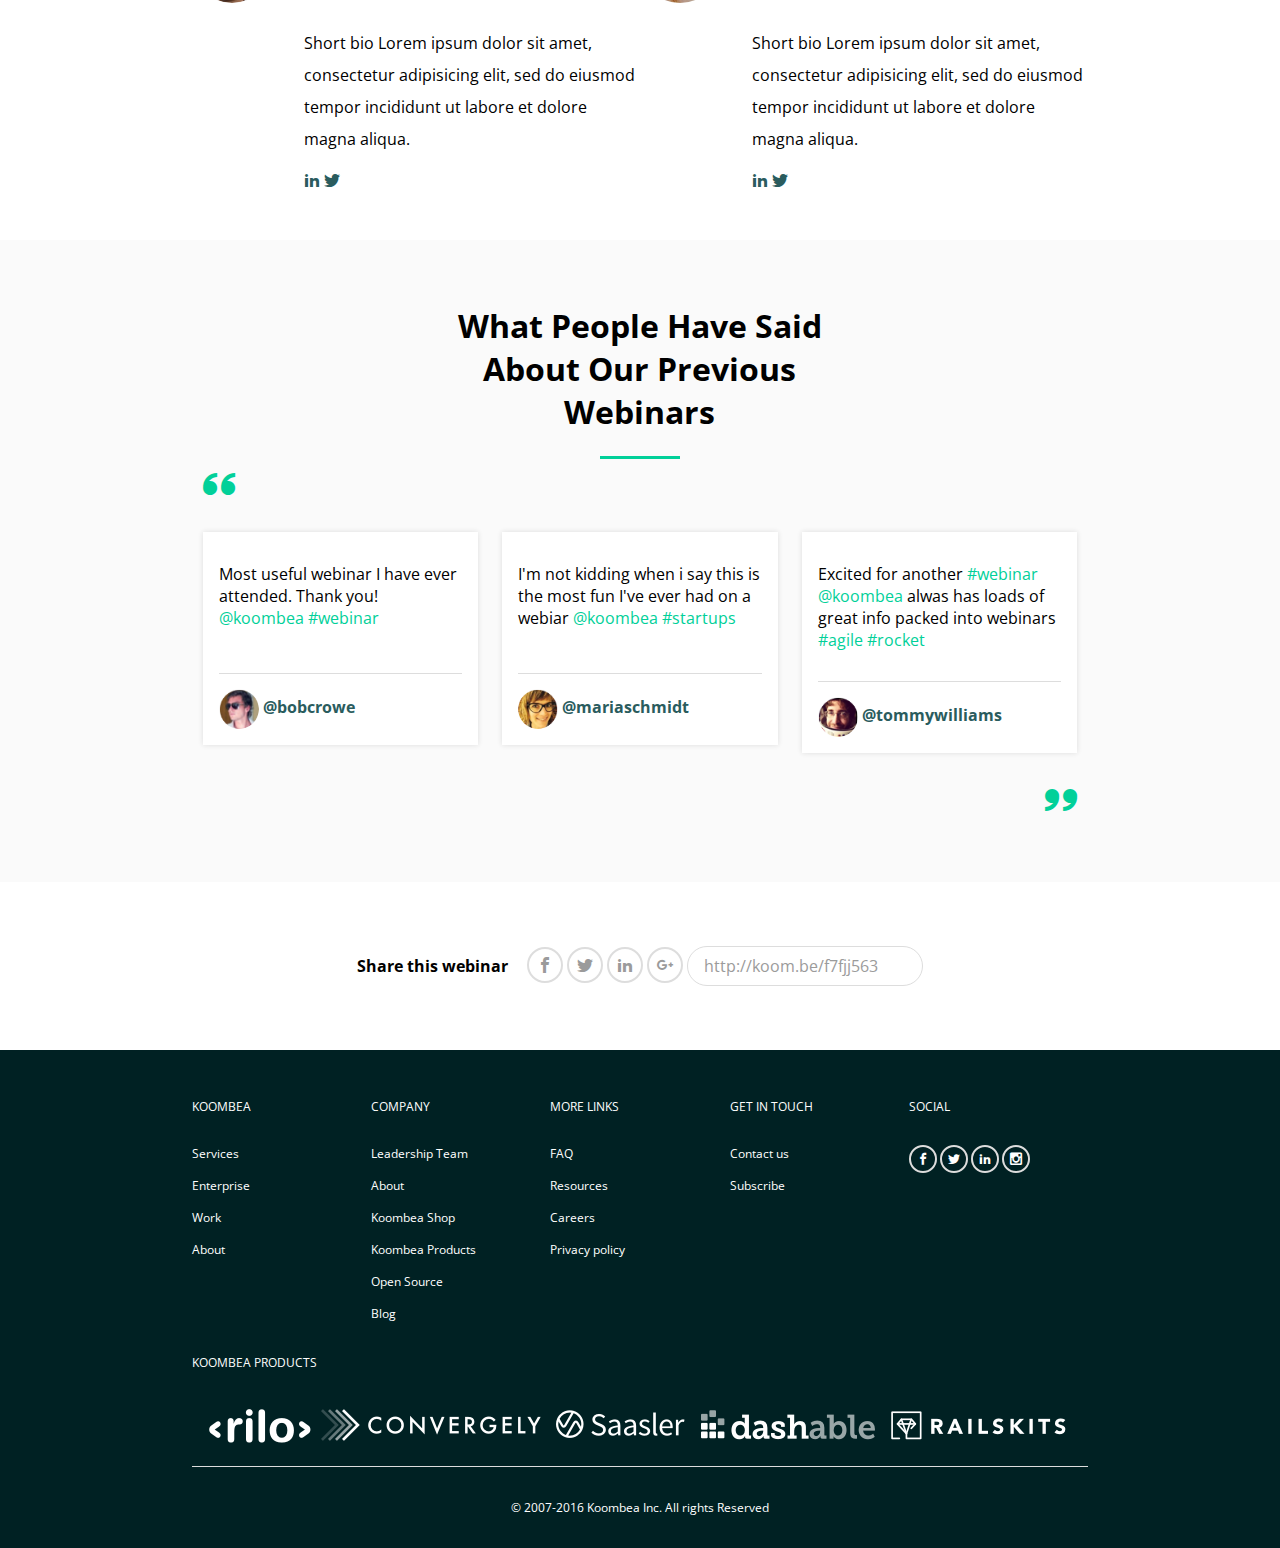
==== commit 52fd9467: "Adding styles" ====
--- a/index.html
+++ b/index.html
@@ -44,7 +44,7 @@
           <h1 class="hidden">Webinar description</h1>
           <div class="centerdiv pos-r">
             <div class="grid grid--full align-left">
-              <div class="description__main align-left grid__item desk--one-half">
+              <div class="description__main align-left grid__item one-half palm--one-whole">
                 <h2 class="field-title">
                   <span class="icon-calendar primarytext"></span>
                   Thursday, May 19, 2016
@@ -187,10 +187,10 @@
           <div class="centerdiv">
             <h1 class="section-header">What People Have Said About Our Previous Webinars</h1>
             <div class="line-separator"></div>
-            <div class="align-left m-t-l">
+            <div class="align-left">
               <span class="icon-quotes-left primarytext text-large"></span>
             </div>
-            <div class="grid align-left m-t-m ">
+            <div class="grid align-left m-t-m">
               <div class="grid__item desk--one-third people-says">
                 <div class="people-says__content">
                   <div class="m-t-s people-says__content-text">
@@ -249,7 +249,7 @@
           </div>
         </section>
         <footer class="footer">
-          <nav class="footer__nav grid">
+          <nav class="footer__nav grid grid--full">
             <div class="grid__item one-fifth align-left">
               KOOMBEA
               <div class="m-t-m">
@@ -294,16 +294,16 @@
               MORE LINKS
               <div class="m-t-m">
                 <div class="m-t-s">
-                  <a href="#">FAQ</a>
-                </div>
-                <div class="m-t-s">
-                  <a href="#">Resources</a>
-                </div>
-                <div class="m-t-s">
-                  <a href="#">Careers</a>
-                </div>
-                <div class="m-t-s">
-                  <a href="#">Privacy policy</a>
+                  <a href="https://koombea.com/faq/">FAQ</a>
+                </div>
+                <div class="m-t-s">
+                  <a href="https://koombea.com/resources/">Resources</a>
+                </div>
+                <div class="m-t-s">
+                  <a href="https://koombea.com/careers/">Careers</a>
+                </div>
+                <div class="m-t-s">
+                  <a href="https://koombea.com/privacy/">Privacy policy</a>
                 </div>
               </div>
             </div><!--
@@ -311,7 +311,7 @@
               GET IN TOUCH
               <div class="m-t-m">
                 <div class="m-t-s">
-                  <a href="#">Contact us</a>
+                  <a href="https://koombea.com/contact/">Contact us</a>
                 </div>
                 <div class="m-t-s">
                   <a href="#">Subscribe</a>
--- a/css/main.css
+++ b/css/main.css
@@ -1,4 +1,5 @@
-*{font-family: 'Helvetica Neue',Helvetica,sans-serif;}
+@import url(https://fonts.googleapis.com/css?family=Open+Sans:400,600,700);
+*{font-family: 'Open Sans','Helvetica Neue',Helvetica,sans-serif;}
 html,body {
   height: 100%;
   margin:0;
@@ -34,11 +35,11 @@
   box-shadow: inset 0px 0px 3px 0px rgba(0, 0, 0, .3), 0px 1px 0px 0px rgba(255, 255, 255, .8);
   content: "";
   display: inline-block;
-  height: 16px;
+  height: 1rem;
   left: 0;
   margin-right: 10px;
   position: absolute;
-  width: 16px;
+  width: 1rem;
 }
 input[type=radio] {display: none;}
 .radio label:before {
@@ -47,7 +48,8 @@
 input[type=radio] + .ilabel:before {
   content: "\2022";
   color: #DDDDDD;
-  font-size: 44px;
+  font-family: 'Helvetica Neue','Open Sans',Helvetica,sans-serif;
+  font-size: 43px;
   line-height: 1.03rem;
   text-align: center;
 }
@@ -111,7 +113,7 @@
 .people-says__content-text{
   min-height: 80px;
 }
-@media screen and (max-width: 600px) {
+@media screen and (max-width: 768px) {
   .register{
     background-color: transparent;
     box-shadow: unset;
--- a/css/footer.css
+++ b/css/footer.css
@@ -18,3 +18,8 @@
 .footer__signature{
   padding: 2rem 0;
 }
+@media screen and (max-width: 768px) {
+  .footer__nav,.footer__products{
+    display: none;
+  }
+}
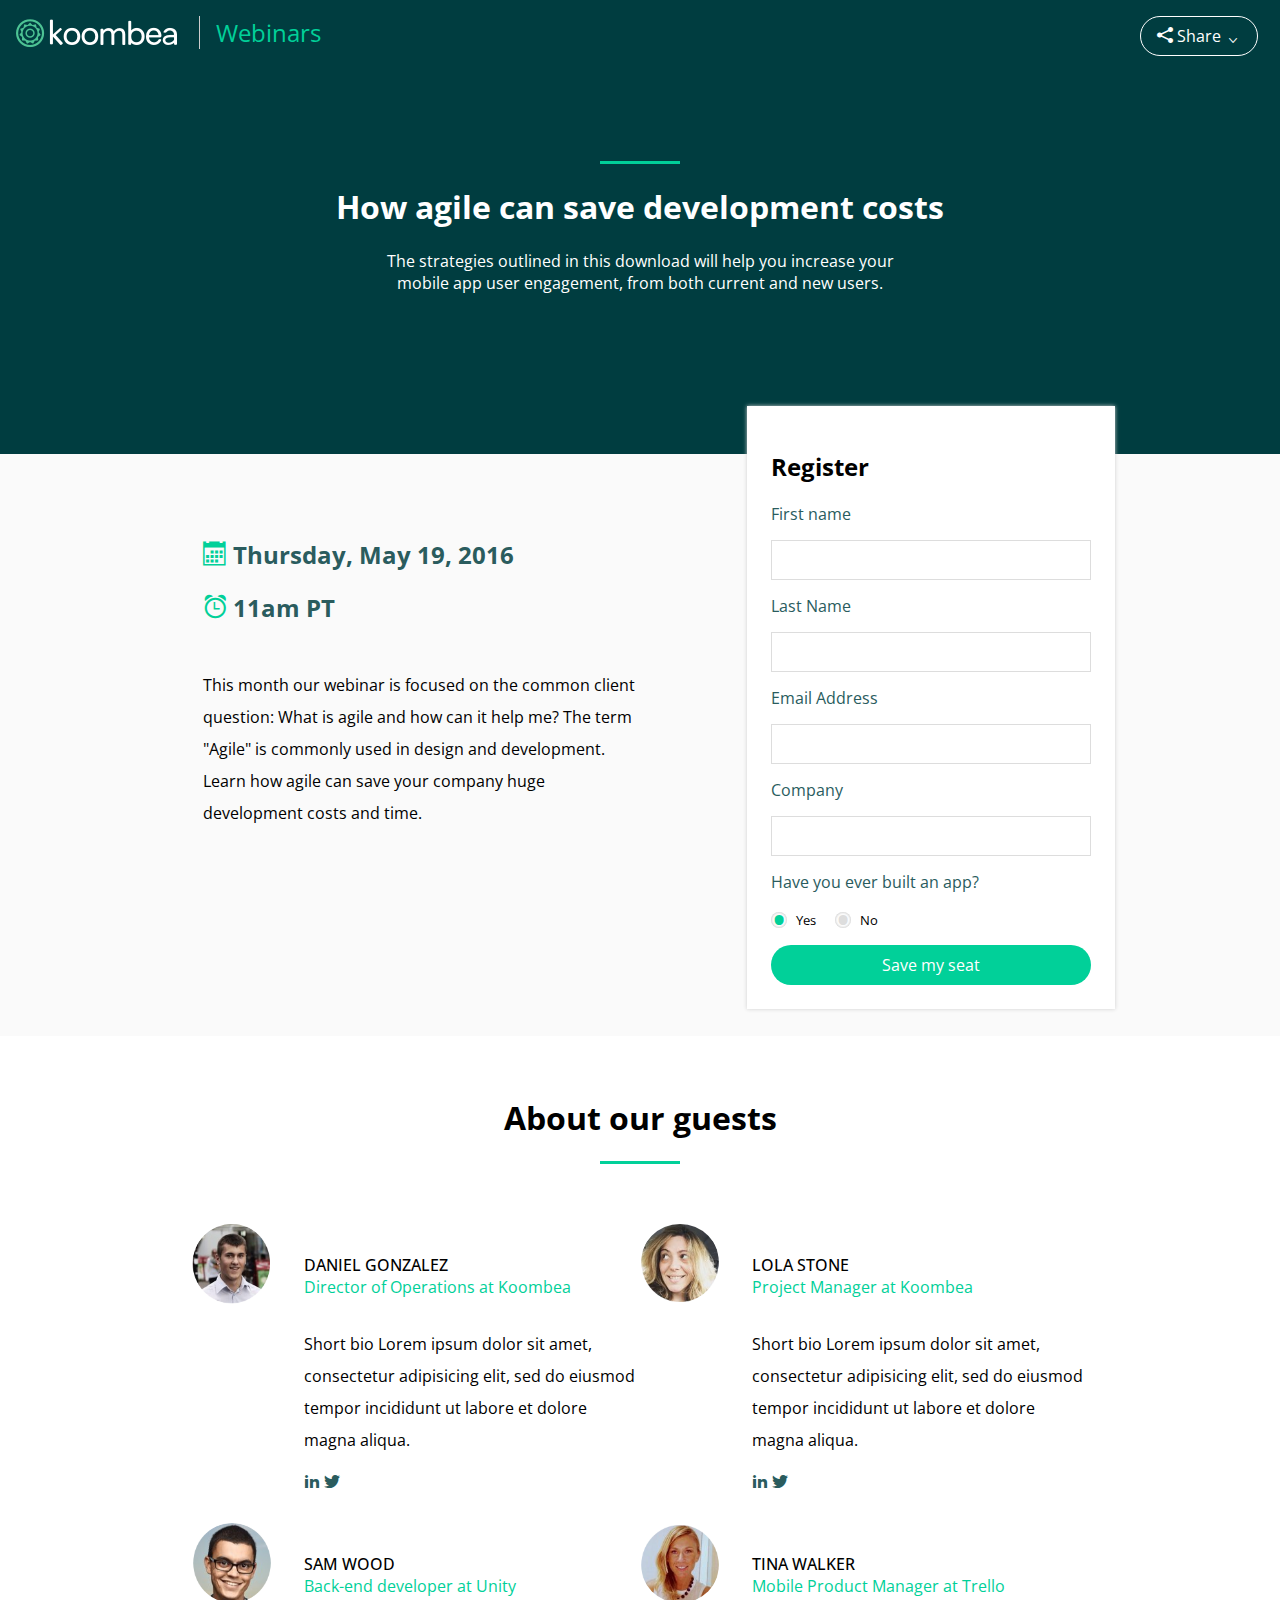
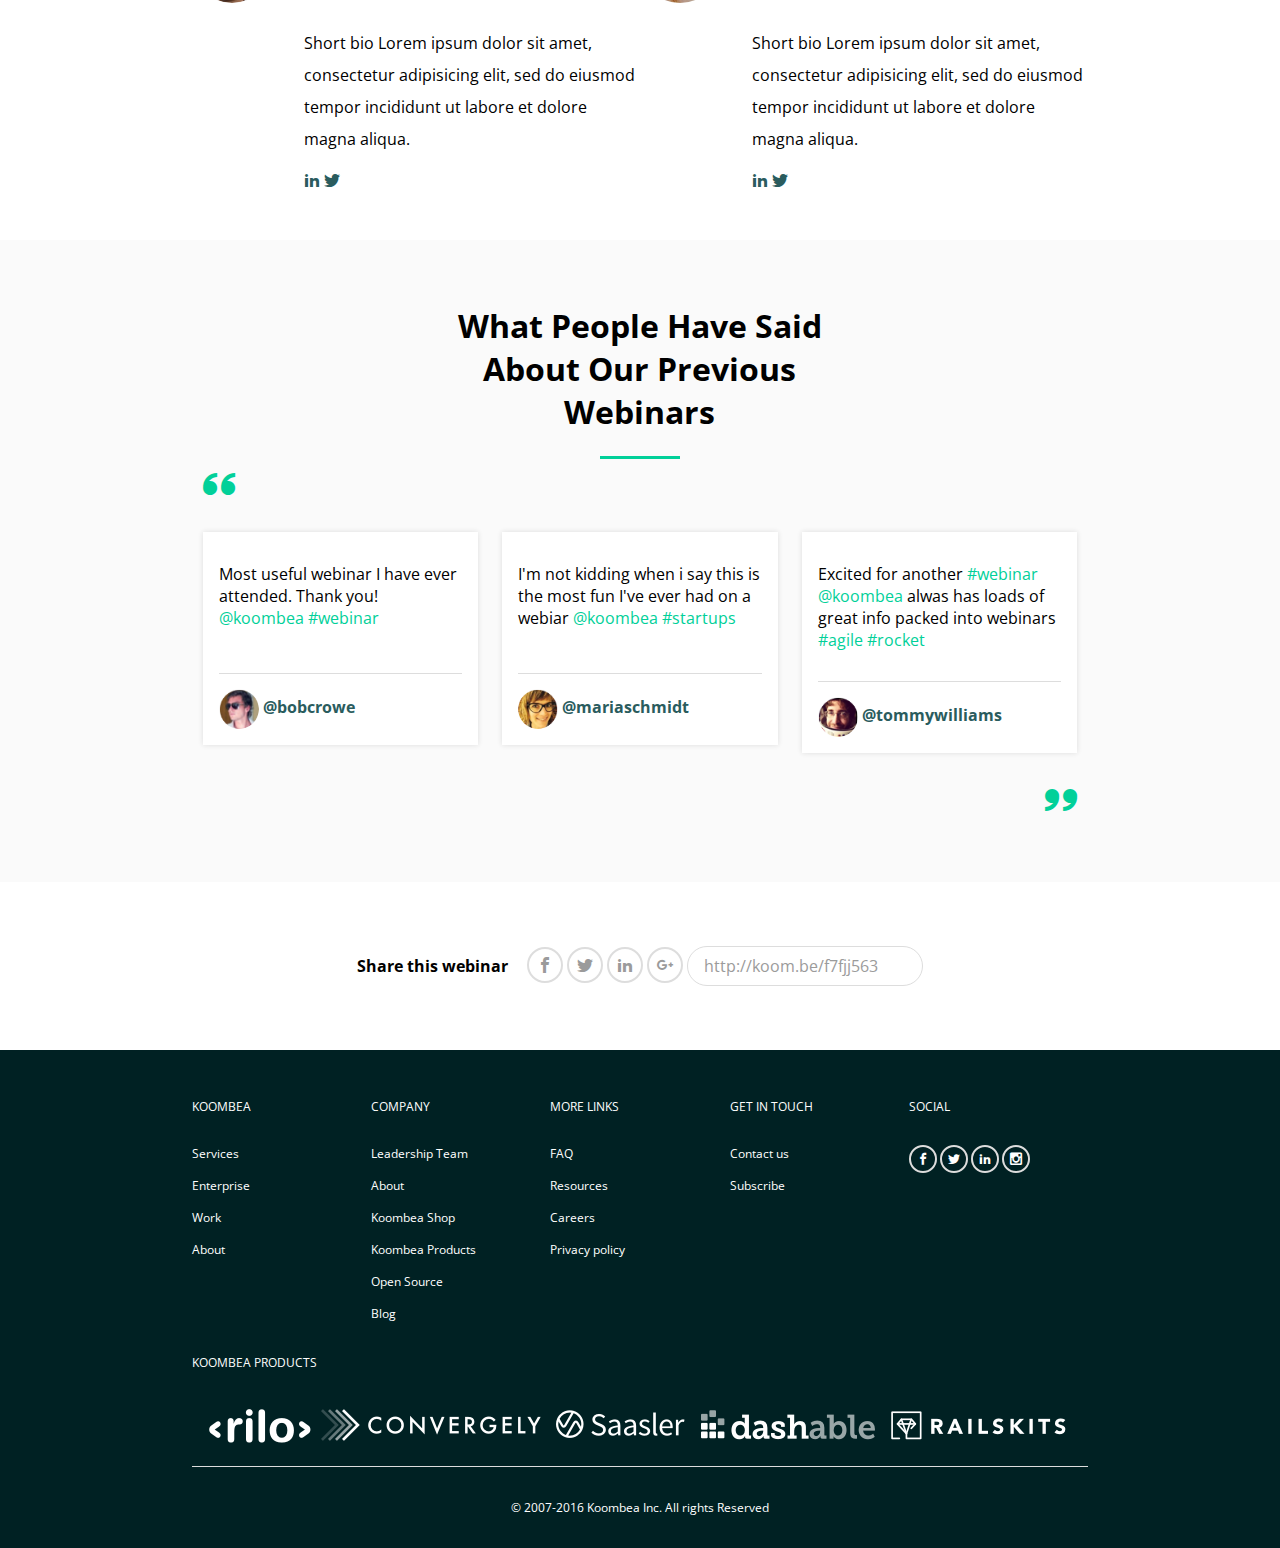
==== commit 92408949: "Inline styles" ====
--- a/index.html
+++ b/index.html
@@ -36,7 +36,7 @@
             <div class="line-separator"></div>
             <h1 class="text-large">How agile can save development costs</h1>
             <div class="intro__header-text">
-              The strategies outlined in this downolad will help you increase your mobile app user engagement, from both current and new users.
+              The strategies outlined in this download will help you increase your mobile app user engagement, from both current and new users.
             </div>
           </div>
         </section>
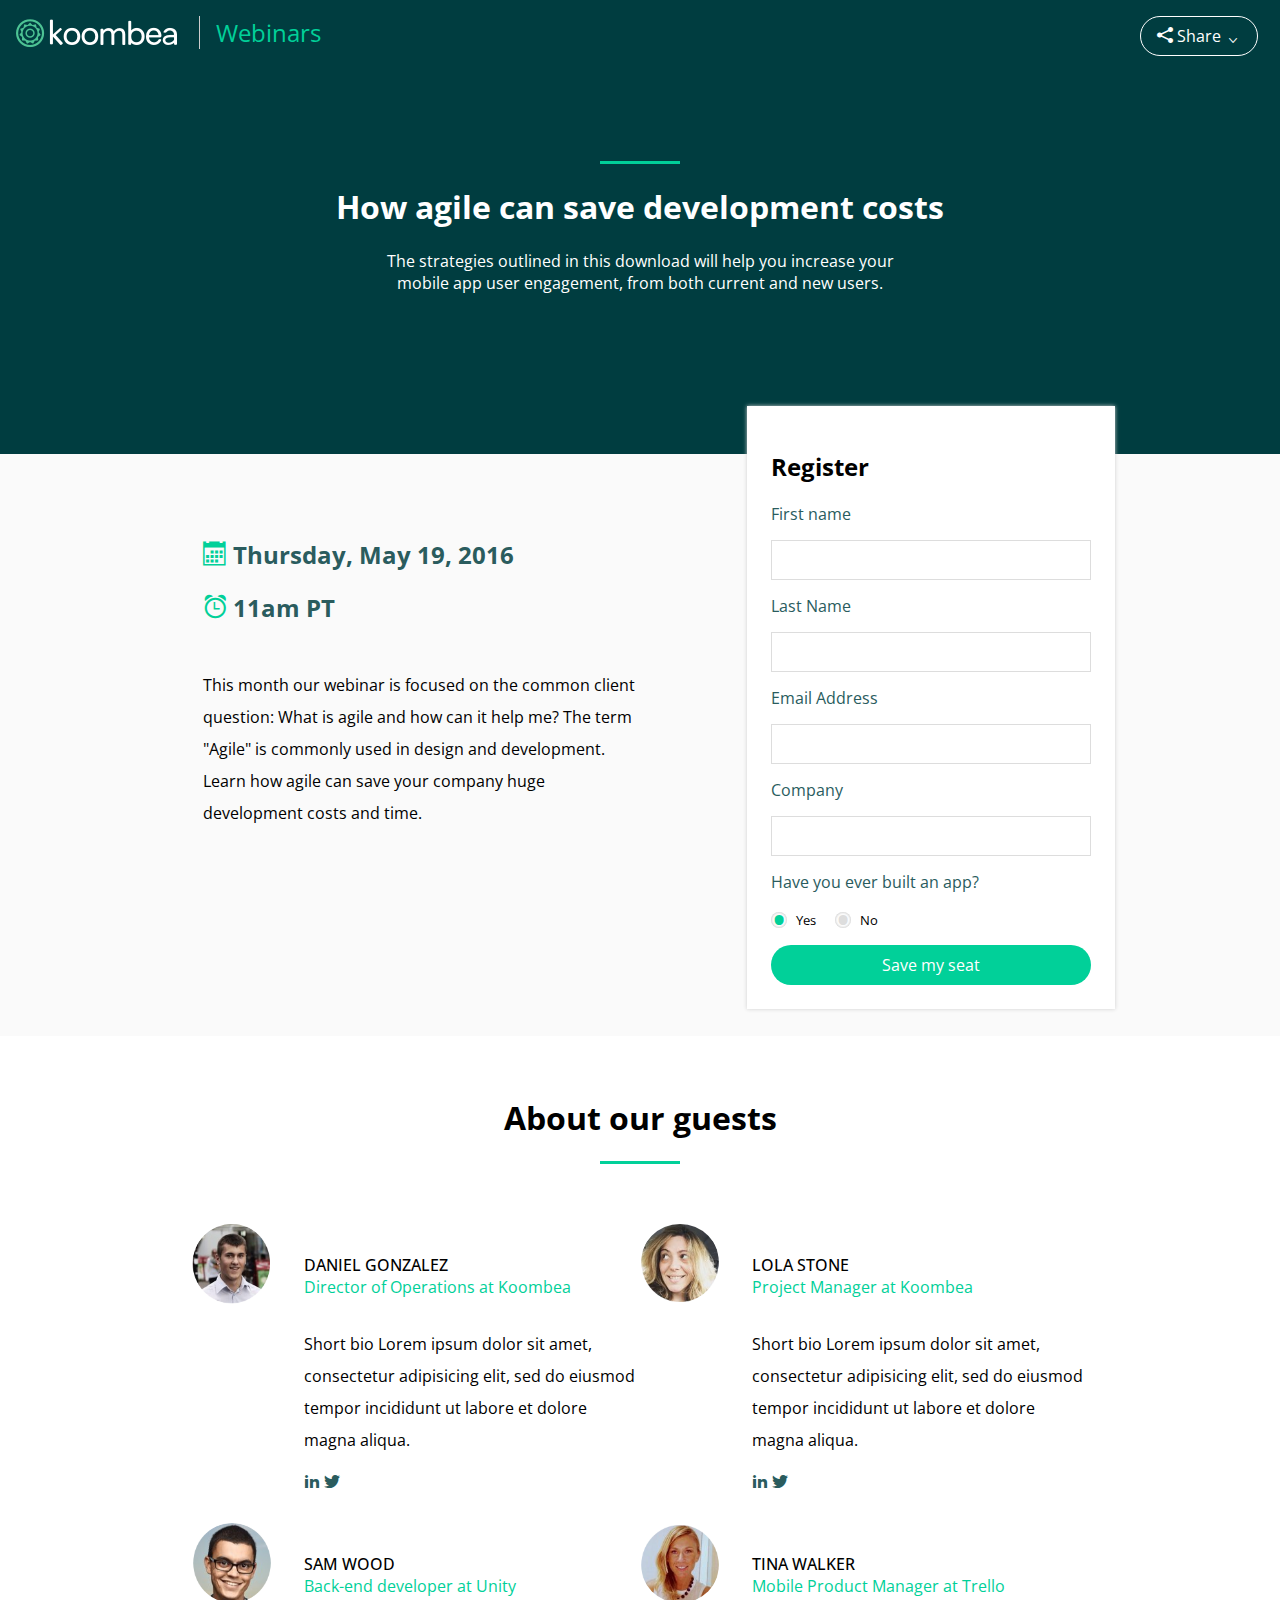
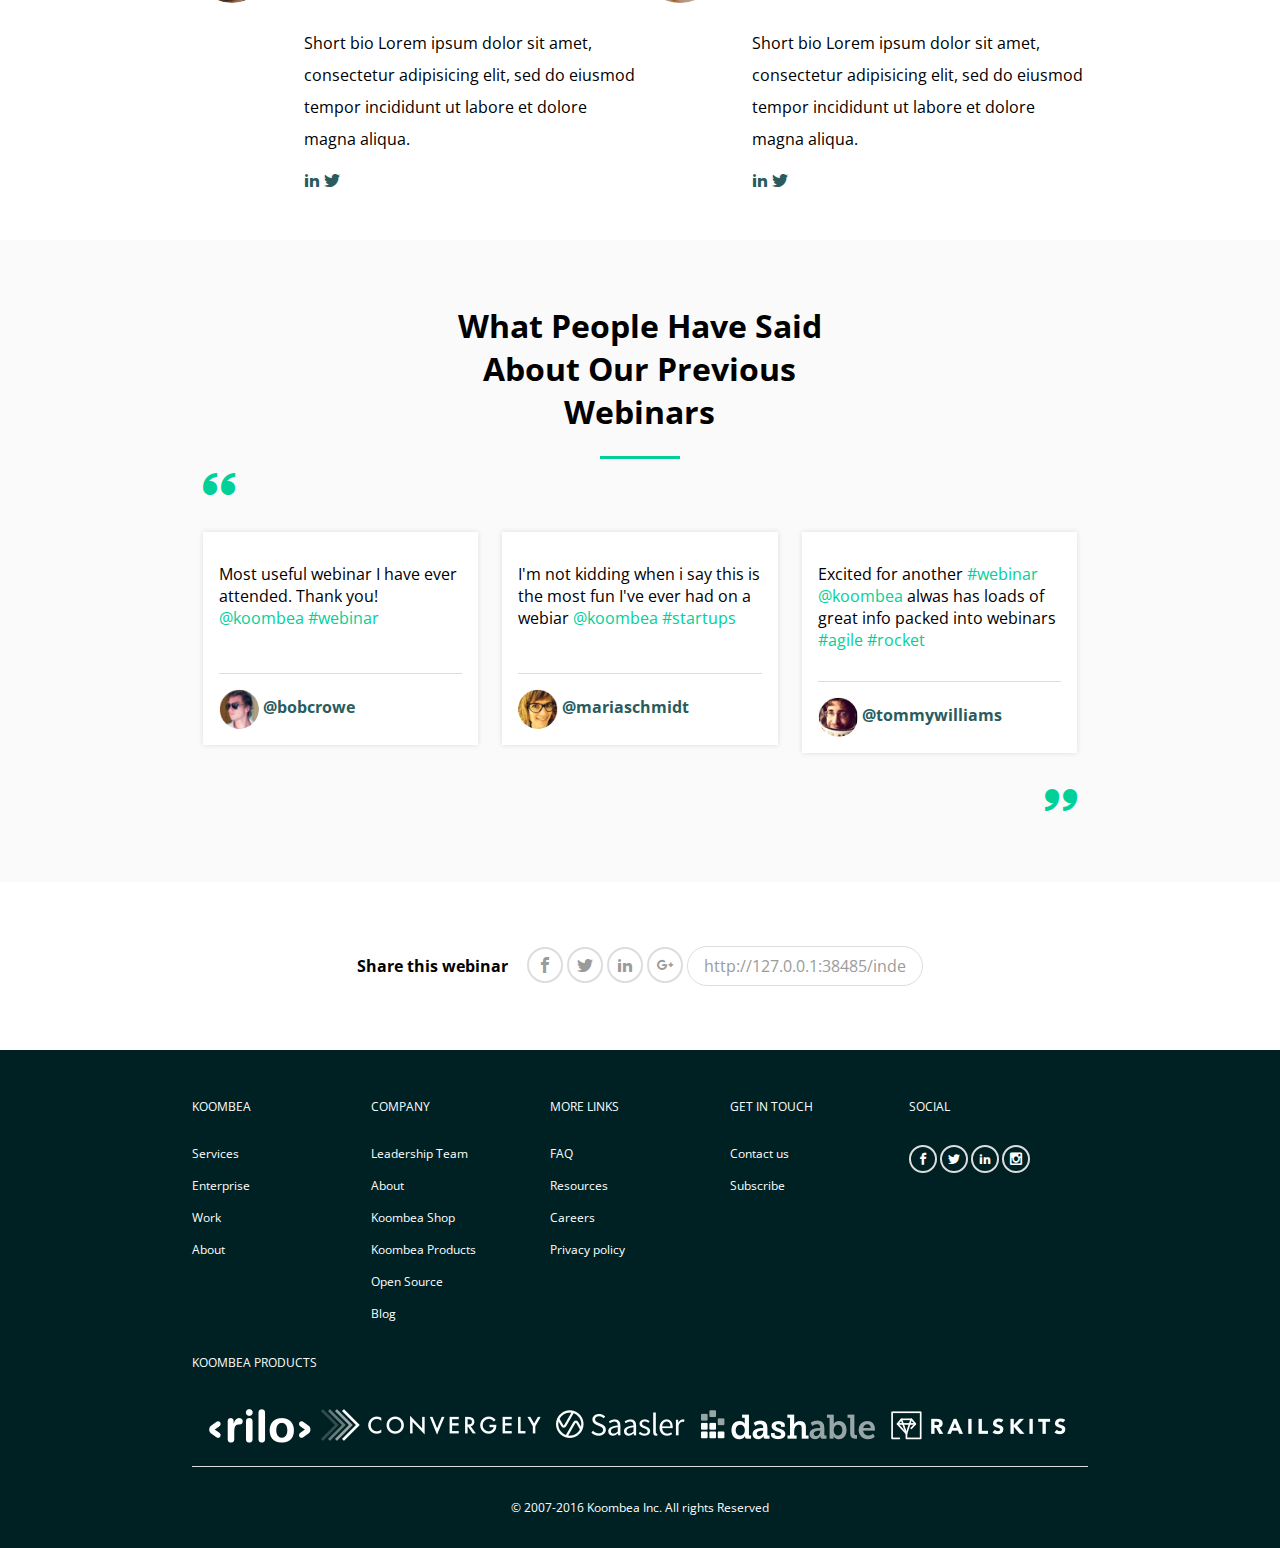
==== commit 2d52ea5a: "Updating sharing buttons" ====
--- a/index.html
+++ b/index.html
@@ -240,11 +240,11 @@
           <div class="share__main">
             <div class="centerdiv">
               <div class="inline m-r-s bold">Share this webinar</div>
-              <a href="https://www.facebook.com/sharer/sharer.php?u=http%3A//koom.be/f7fjj563" class="circular-char gray-text icon-facebook"></a>
-              <a href="https://twitter.com/home?status=http%3A//koom.be/f7fjj563" class="circular-char gray-text icon-twitter"></a>
-              <a href="https://www.linkedin.com/shareArticle?mini=true&url=http%3A//koom.be/f7fjj563&title=&summary=&source=" class="circular-char gray-text icon-linkedin2"></a>
-              <a href="https://plus.google.com/share?url=http%3A//koom.be/f7fjj563" class="circular-char gray-text icon-google-plus"></a>
-              <input type="text" class="btn border-full-gray inline gray-text" value="http://koom.be/f7fjj563">
+              <a href="#" class="circular-char gray-text icon-facebook js-share-fb"></a>
+              <a href="#" class="circular-char gray-text icon-twitter js-share-tw"></a>
+              <a href="#" class="circular-char gray-text icon-linkedin2 js-share-in"></a>
+              <a href="#" class="circular-char gray-text icon-google-plus js-share-gp"></a>
+              <input type="text" class="btn border-full-gray inline gray-text js-url" value="">
             </div>
           </div>
         </section>
@@ -344,5 +344,13 @@
         </footer>
       </div>
     </div>
+    <script>
+      var url = document.URL;
+      document.querySelector('.js-url').value = url;
+      document.querySelector('.js-share-fb').href = "https://www.facebook.com/sharer/sharer.php?u="+(encodeURIComponent(url));
+      document.querySelector('.js-share-tw').href = "https://twitter.com/home?status="+(encodeURIComponent(url));
+      document.querySelector('.js-share-in').href = "https://www.linkedin.com/shareArticle?mini=true&url="+(encodeURIComponent(url));
+      document.querySelector('.js-share-gp').href = "https://plus.google.com/share?url="+(encodeURIComponent(url));
+    </script>
   </body>
 </html>
